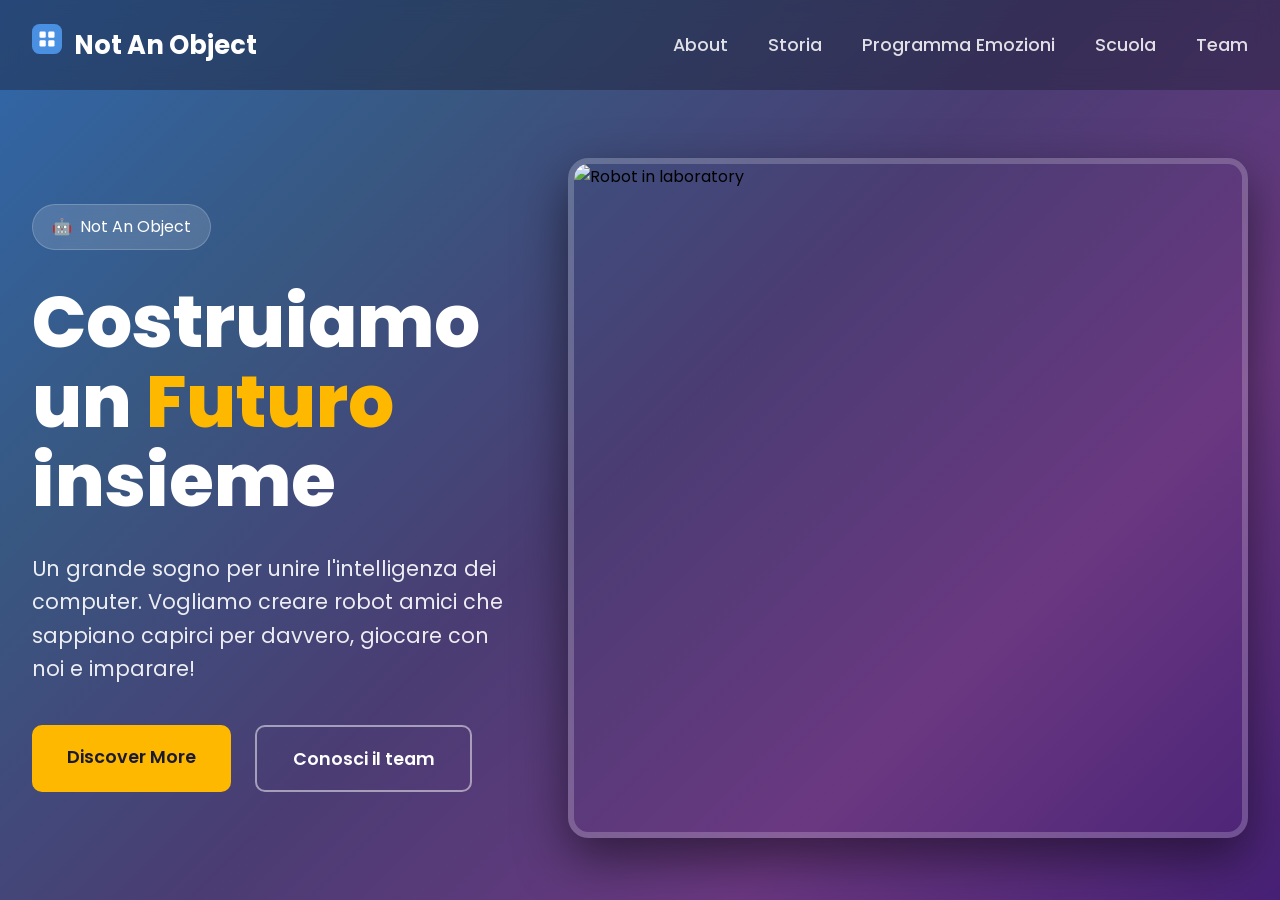
==== index.html @ 625d5eea "Modifiche varie" ====
<!DOCTYPE html>
<html lang="it">
<head>
    <meta charset="UTF-8">
    <meta name="viewport" content="width=device-width, initial-scale=1.0">
    <title>Not An Object - Building the Future of Robotics</title>
    <link rel="stylesheet" href="style.css">
    <link href="https://fonts.googleapis.com/css2?family=Poppins:wght@400;500;600;700;800&display=swap" rel="stylesheet">
</head>
<body>
    <nav class="navbar">
        <div class="nav-container">
            <div class="logo">
                <div class="logo-icon">
                    <svg width="30" height="30" viewBox="0 0 24 24" fill="none">
                        <rect width="24" height="24" rx="6" fill="#4A90E2"/>
                        <rect x="6" y="6" width="5" height="5" rx="1" fill="white"/>
                        <rect x="13" y="6" width="5" height="5" rx="1" fill="white"/>
                        <rect x="6" y="13" width="5" height="5" rx="1" fill="white"/>
                        <rect x="13" y="13" width="5" height="5" rx="1" fill="white"/>
                    </svg>
                </div>
                <span>Not An Object</span>
            </div>
            <ul class="nav-links">
                <li><a href="index.html">About</a></li>
                <li><a href="storia.html">Storia</a></li>
                <li><a href="emozioni.html">Programma Emozioni</a></li>
                <li><a href="school.html">Scuola</a></li>
                <li><a href="team.html">Team</a></li>
            </ul>
        </div>
    </nav>
    

    <section class="hero">
        <div class="hero-background"></div>
        <div class="hero-content">
            <div class="hero-text">
                <span class="badge">
                    <span class="badge-icon">🤖</span>
                    Not An Object
                </span>
                <h1>Costruiamo un <span class="highlight">Futuro</span> insieme</h1>
                <p>Un grande sogno per unire l'intelligenza dei computer. Vogliamo creare robot amici che sappiano capirci per davvero, giocare con noi e imparare!</p>
                <div class="hero-buttons">
                    <a href="#discover" class="btn btn-primary">Discover More</a>
                    <a href="team.html" class="btn btn-secondary">Conosci il team</a>
                </div>
            </div>
            <div class="hero-image">
                <div class="image-frame">
                    <img src="media/FotoNao.png" alt="Robot in laboratory">
                </div>
            </div>
        </div>
    </section>

</body>
</html>
---- style.css ----
/* --- Reset & Base --- */
* {
    margin: 0;
    padding: 0;
    box-sizing: border-box;
}

html {
    scroll-behavior: smooth;
}


body {
    font-family: 'Poppins', sans-serif;
    overflow-x: hidden;
    background-color: #1a1a2e;
    line-height: 1.6;
}

/* --- Navigation --- */
.navbar {
    position: fixed;
    top: 0;
    left: 0;
    right: 0;
    z-index: 1000;
    padding: 1.5rem 2rem;
    background: rgba(26, 26, 46, 0.4);
    backdrop-filter: blur(10px);
}

.nav-container {
    max-width: 1400px;
    margin: 0 auto;
    display: flex;
    justify-content: space-between;
    align-items: center;
}

.logo {
    display: flex;
    align-items: center;
    gap: 0.75rem;
    color: white;
    font-weight: 700;
    font-size: 1.6rem;
}

.nav-links {
    display: flex;
    list-style: none;
    gap: 2.5rem;
}

.nav-links a {
    color: rgba(255, 255, 255, 0.85);
    text-decoration: none;
    font-size: 1.1rem;
    font-weight: 500;
    transition: color 0.3s ease;
}

.nav-links a:hover {
    color: white;
}

/* --- Hero Section --- */
.hero {
    min-height: 100vh;
    position: relative;
    display: flex;
    align-items: center;
    justify-content: center;
    overflow: hidden;
}

.hero-background {
    position: absolute;
    top: 0;
    left: 0;
    right: 0;
    bottom: 0;
    background: linear-gradient(135deg, 
        rgba(64, 156, 255, 0.6) 0%, 
        rgba(100, 180, 255, 0.4) 25%,
        rgba(147, 112, 219, 0.4) 50%,
        rgba(186, 85, 211, 0.5) 75%,
        rgba(138, 43, 226, 0.4) 100%
    );
}

.hero-content {
    position: relative;
    z-index: 10;
    max-width: 1400px;
    width: 100%;
    margin: 0 auto;
    padding: 8rem 2rem 2rem;
    display: grid;
    grid-template-columns: 1.2fr 0.8fr;
    gap: 4rem;
    align-items: center;
}

.hero-text {
    color: white;
}

.badge {
    display: inline-flex;
    align-items: center;
    gap: 0.5rem;
    background: rgba(255, 255, 255, 0.15);
    backdrop-filter: blur(10px);
    padding: 0.6rem 1.2rem;
    border-radius: 50px;
    font-size: 1rem;
    margin-bottom: 2rem;
    border: 1px solid rgba(255, 255, 255, 0.2);
}

.hero-text h1 {
    font-size: 4.5rem;
    font-weight: 800;
    line-height: 1.1;
    margin-bottom: 2rem;
}

.highlight {
    color: #FFB800; /* Giallo Hero */
}

.hero-text p {
    font-size: 1.3rem;
    color: rgba(255, 255, 255, 0.9);
    margin-bottom: 2.5rem;
    max-width: 650px;
}

.hero-buttons {
    display: flex;
    gap: 1.5rem;
}

.btn {
    padding: 1.1rem 2.2rem;
    border-radius: 10px;
    font-size: 1.1rem;
    font-weight: 600;
    text-decoration: none;
    transition: all 0.3s ease;
    cursor: pointer;
    border: none;
}

.btn-primary {
    background: #FFB800;
    color: #1a1a2e;
}

.btn-primary:hover {
    transform: translateY(-3px);
    box-shadow: 0 10px 30px rgba(255, 184, 0, 0.4);
}

.btn-secondary {
    background: transparent;
    color: white;
    border: 2px solid rgba(255, 255, 255, 0.5);
}

.btn-secondary:hover {
    background: rgba(255, 255, 255, 0.1);
    transform: translateY(-3px);
}

/* --- Team Section --- */
.team-section {
    padding: 100px 20px;
    background-color: #f4f7f6; /* Sfondo chiaro per pulizia */
    color: #333;
}

.team-container {
    max-width: 1300px;
    margin: 0 auto;
}

.team-header {
    text-align: center;
    margin-bottom: 60px;
}

.team-header h1 {
    font-size: 3.5rem;
    font-weight: 800;
    color: #1a1a2e;
}

.team-header .highlight {
    color: #4a148c; /* Viola per sezione Team */
}

/* Griglia Team Ordinata */
.team-grid {
    display: flex;
    flex-wrap: wrap;
    justify-content: center; /* Centra gli elementi dell'ultima riga */
    gap: 30px;
    width: 100%;
}

.team-card {
    background-color: #ffffff;
    padding: 40px 25px;
    border-radius: 20px;
    /* 4 colonne per riga meno il gap */
    width: calc(25% - 30px); 
    min-width: 280px; 
    display: flex;
    flex-direction: column;
    align-items: center;
    text-align: center;
    box-shadow: 0 10px 30px rgba(0,0,0,0.05);
    transition: transform 0.3s ease, box-shadow 0.3s ease;
}

.team-card:hover {
    transform: translateY(-10px);
    box-shadow: 0 20px 40px rgba(0,0,0,0.1);
}

/* Avatar Boxes */
.avatar-box {
    width: 90px;
    height: 90px;
    border-radius: 18px;
    display: flex;
    justify-content: center;
    align-items: center;
    font-size: 30px;
    font-weight: 700;
    color: #fff;
    margin-bottom: 25px;
}

/* --- Sezione Foto Lavoro (Stile Avatar) --- */
.team-working-section {
    padding: 80px 20px;
    background-color: #f4f7f6; 
}

.working-grid {
    display: flex;
    flex-wrap: wrap;
    justify-content: center;
    gap: 30px; /* Ridotto per coerenza con team-grid */
    margin-top: 50px;
}

.work-card {
    background-color: #ffffff; 
    padding: 25px; 
    border-radius: 20px;
    width: calc(33.33% - 30px); 
    min-width: 400px; 
    display: flex;
    flex-direction: column;
    align-items: center;
    box-shadow: 0 10px 30px rgba(0,0,0,0.05); 
}

.work-image-box {
    width: 100%;
    height: 250px; 
    border-radius: 18px; 
    padding: 6px; 
    display: flex;
    justify-content: center;
    align-items: center;
    margin-bottom: 20px;
}

.work-image-box img {
    width: 100%;
    height: 100%;
    object-fit: cover;
    border-radius: 12px;
}

.work-info h4 {
    font-size: 1.3rem;
    color: #1a1a2e;
    font-weight: 700;
    margin-bottom: 5px;
}

.work-info p {
    font-size: 1rem;
    color: #666;
    margin-bottom: 0;
}

/* Gradienti */
.purple-gradient { background: linear-gradient(135deg, #7b1fa2, #4a148c); }
.blue-gradient { background: linear-gradient(135deg, #1976d2, #0d47a1); }
.orange-gradient { background: linear-gradient(135deg, #f57c00, #e65100); }
.teal-gradient { background: linear-gradient(135deg, #00796b, #004d40); }

.member-info h3 {
    font-size: 1.25rem;
    font-weight: 700;
    margin-bottom: 8px;
    color: #1a1a2e;
}

.member-info p {
    font-size: 0.95rem;
    color: #666;
    margin-bottom: 20px;
}

.social-icons {
    display: flex;
    gap: 15px;
    color: #ccc;
    font-size: 1.1rem;
}

/* --- Responsività --- */
@media (max-width: 1200px) {
    .team-card { width: calc(33.33% - 30px); } /* 3 per riga su schermi medi */
}

@media (max-width: 900px) {
    .hero-content {
        grid-template-columns: 1fr;
        text-align: center;
    }
    .hero-text h1 { font-size: 3rem; }
    .hero-buttons { justify-content: center; }
    .team-card { width: calc(50% - 30px); } /* 2 per riga su tablet */
}

@media (max-width: 600px) {
    .team-card { width: 100%; } /* 1 per riga su mobile */
    .hero-text h1 { font-size: 2.2rem; }
}

/* Sezione Hero Image - Versione Tonda e Piccola */
.hero-image {
    display: flex;
    justify-content: center;
    align-items: center;
}

.image-frame {
    /* Dimensioni ridotte e uguali per fare un cerchio */
    width: 680px; 
    height: 680px;
    
    /* Trasformazione in cerchio */
    border-radius: 3%;
    overflow: hidden;
    
    /* Stile estetico */
    border: 6px solid rgba(255, 255, 255, 0.2); /* Bordino semitrasparente */
    box-shadow: 0 20px 50px rgba(0, 0, 0, 0.5); /* Ombra profonda per dare risalto */
    
    /* Layout interno */
    display: flex;
    justify-content: center;
    align-items:center;
    position: relative;
    z-index: 5;
}

.image-frame img {
    width: 100%;
    height: 100%;
    /* Fondamentale: mantiene le proporzioni ritagliando i bordi in eccesso */
    object-fit: cover; 
    /* Se Nao sembra troppo basso o alto nel cerchio, usa object-position */
    object-position: center; 
    
    transition: transform 0.5s cubic-bezier(0.175, 0.885, 0.32, 1.275);
}

/* Effetto al passaggio del mouse */
.image-frame:hover img {
    transform: scale(1.1); /* Zoom leggero e fluido */
}

/* --- Footer --- */
footer {
    background: #0f0f1e;
    color: rgba(255, 255, 255, 0.6);
    text-align: center;
    padding: 2.5rem;
    font-size: 0.95rem;
}

footer span { color: #FFB800; font-weight: 600; }
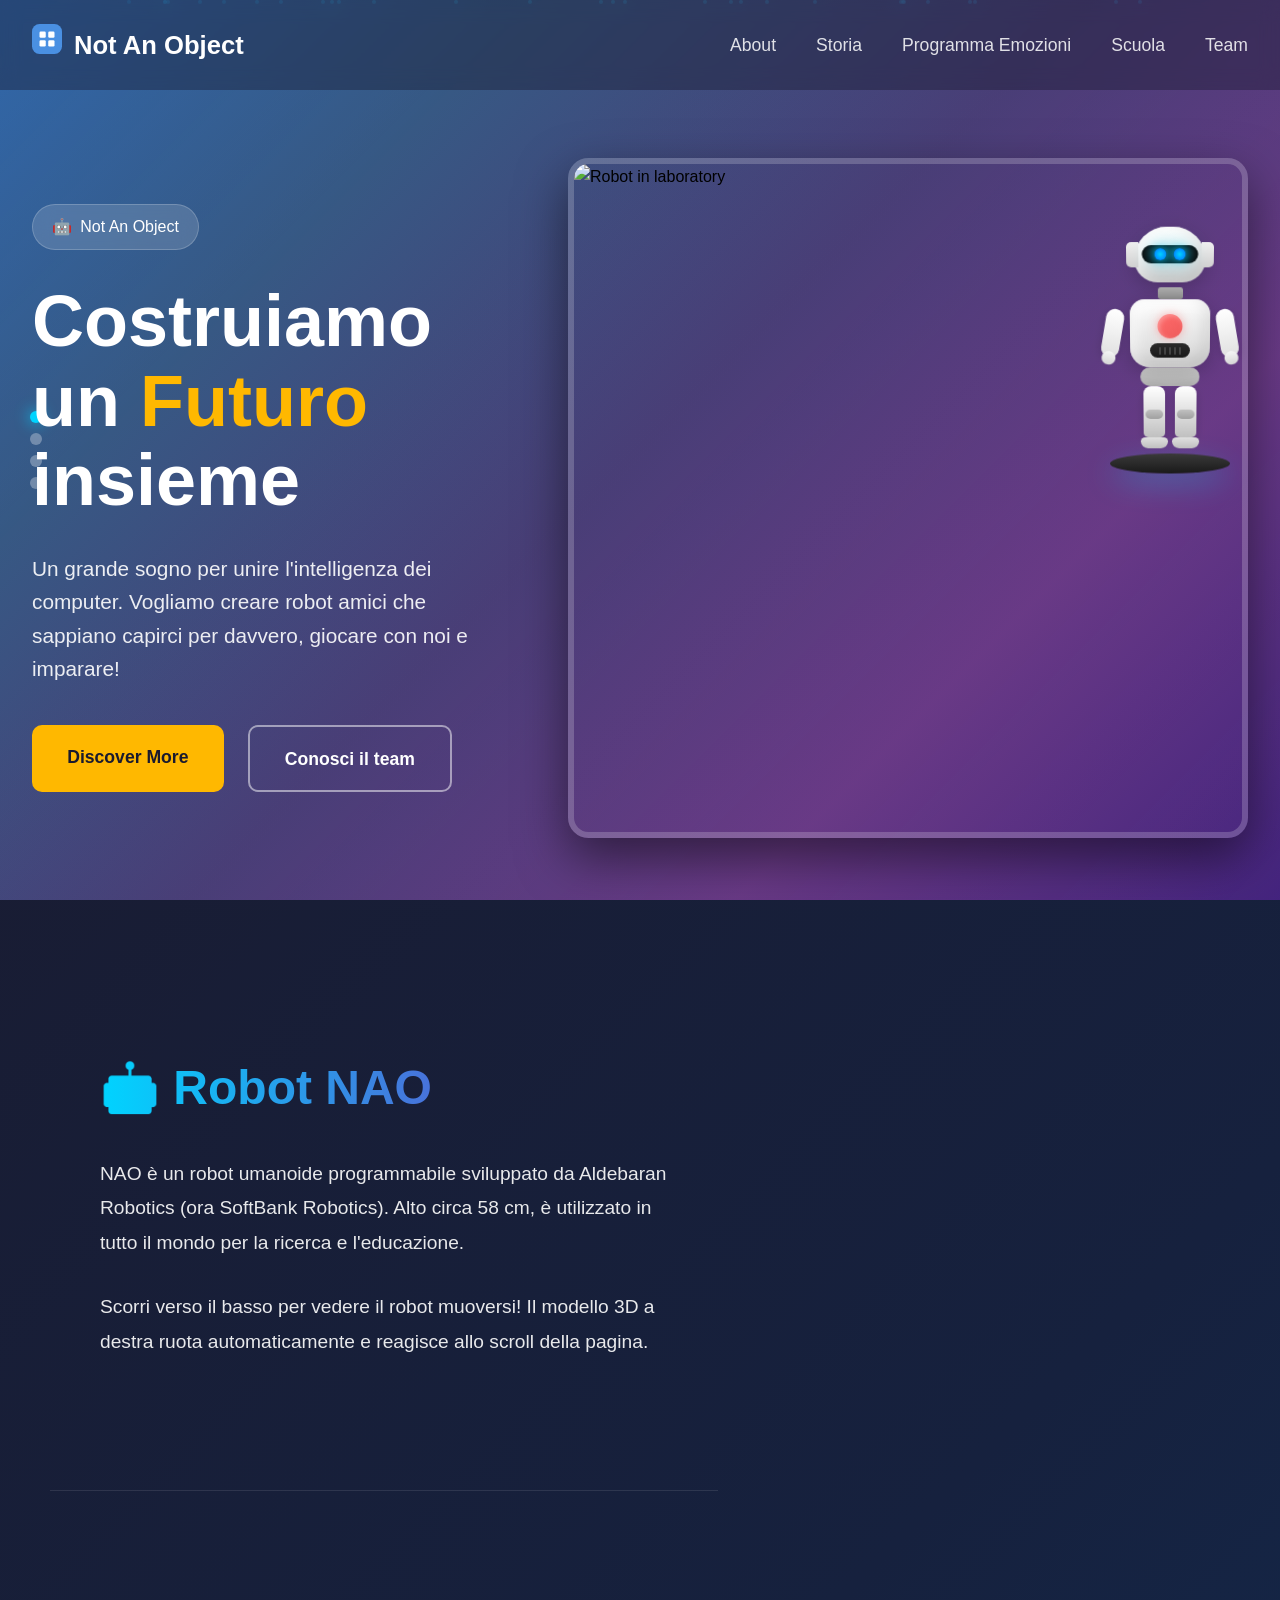
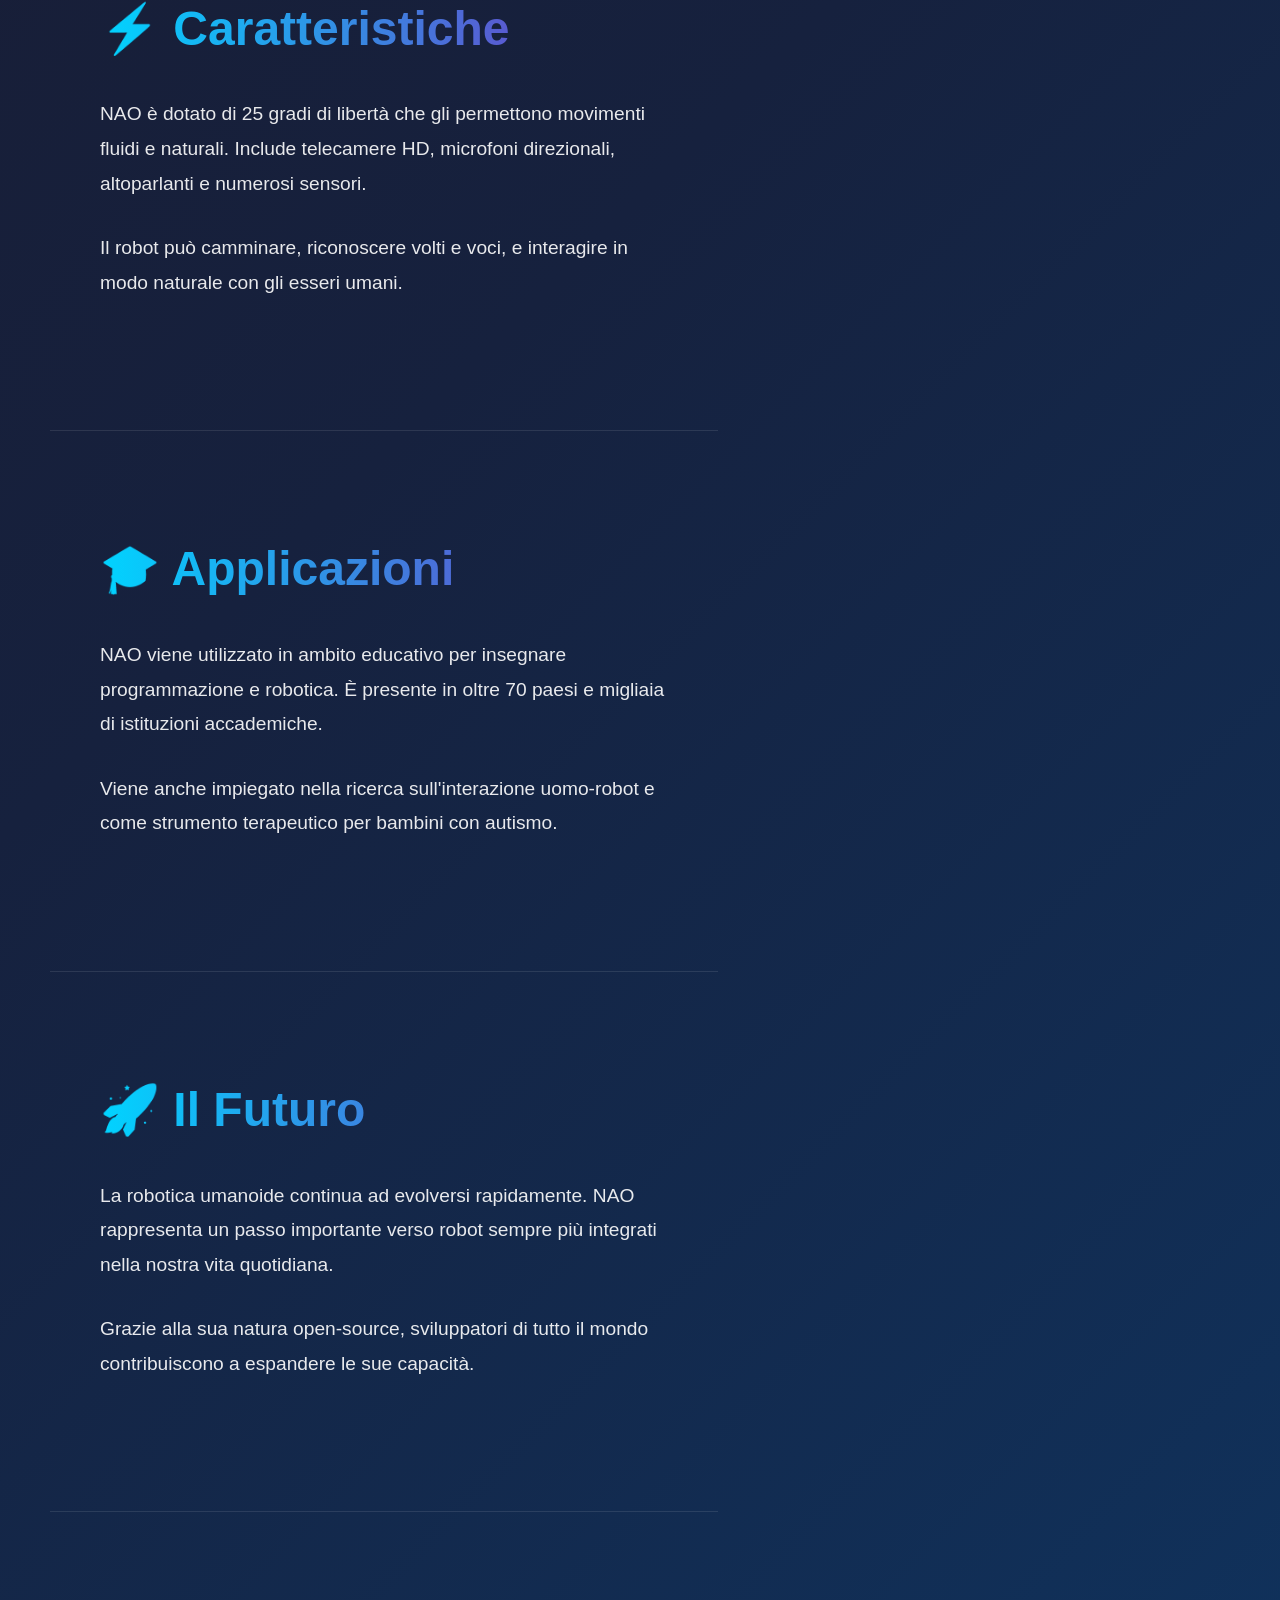
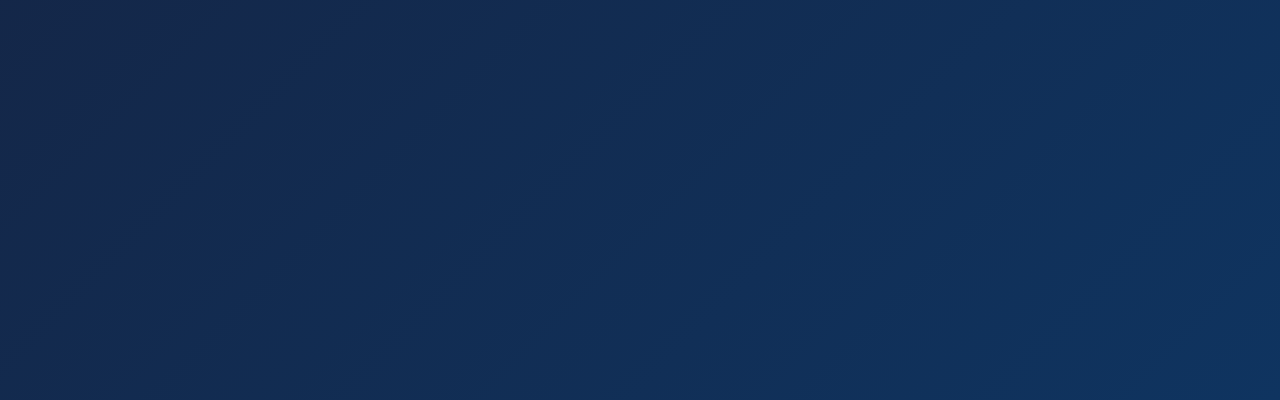
==== commit 4ed5c658: "Robot bi bi" ====
--- a/index.html
+++ b/index.html
@@ -56,5 +56,91 @@
         </div>
     </section>
 
+    <div class="particles" id="particles"></div>
+
+    <div class="scroll-indicator">
+        <div class="scroll-dot active" data-section="0"></div>
+        <div class="scroll-dot" data-section="1"></div>
+        <div class="scroll-dot" data-section="2"></div>
+        <div class="scroll-dot" data-section="3"></div>
+    </div>
+
+    <div class="content">
+        <section class="section">
+            <h1>🤖 Robot NAO</h1>
+            <p>NAO è un robot umanoide programmabile sviluppato da Aldebaran Robotics (ora SoftBank Robotics). Alto circa 58 cm, è utilizzato in tutto il mondo per la ricerca e l'educazione.</p>
+            <p>Scorri verso il basso per vedere il robot muoversi! Il modello 3D a destra ruota automaticamente e reagisce allo scroll della pagina.</p>
+        </section>
+
+        <section class="section">
+            <h1>⚡ Caratteristiche</h1>
+            <p>NAO è dotato di 25 gradi di libertà che gli permettono movimenti fluidi e naturali. Include telecamere HD, microfoni direzionali, altoparlanti e numerosi sensori.</p>
+            <p>Il robot può camminare, riconoscere volti e voci, e interagire in modo naturale con gli esseri umani.</p>
+        </section>
+
+        <section class="section">
+            <h1>🎓 Applicazioni</h1>
+            <p>NAO viene utilizzato in ambito educativo per insegnare programmazione e robotica. È presente in oltre 70 paesi e migliaia di istituzioni accademiche.</p>
+            <p>Viene anche impiegato nella ricerca sull'interazione uomo-robot e come strumento terapeutico per bambini con autismo.</p>
+        </section>
+
+        <section class="section">
+            <h1>🚀 Il Futuro</h1>
+            <p>La robotica umanoide continua ad evolversi rapidamente. NAO rappresenta un passo importante verso robot sempre più integrati nella nostra vita quotidiana.</p>
+            <p>Grazie alla sua natura open-source, sviluppatori di tutto il mondo contribuiscono a espandere le sue capacità.</p>
+        </section>
+    </div>
+
+    <div class="robot-container" id="robotContainer">
+        <div class="nao-robot" id="naoRobot">
+            <div class="head">
+                <div class="ear left"></div>
+                <div class="ear right"></div>
+                <div class="visor">
+                    <div class="eye"></div>
+                    <div class="eye"></div>
+                </div>
+            </div>
+            
+            <div class="neck"></div>
+            
+            <div class="torso">
+                <div class="chest-button"></div>
+                <div class="speaker">
+                    <div class="speaker-line"></div>
+                    <div class="speaker-line"></div>
+                    <div class="speaker-line"></div>
+                    <div class="speaker-line"></div>
+                    <div class="speaker-line"></div>
+                </div>
+                <div class="arms">
+                    <div class="arm left">
+                        <div class="hand"></div>
+                    </div>
+                    <div class="arm right">
+                        <div class="hand"></div>
+                    </div>
+                </div>
+            </div>
+            
+            <div class="hips"></div>
+            
+            <div class="legs">
+                <div class="leg">
+                    <div class="knee"></div>
+                    <div class="foot"></div>
+                </div>
+                <div class="leg">
+                    <div class="knee"></div>
+                    <div class="foot"></div>
+                </div>
+            </div>
+        </div>
+        
+        <div class="platform"></div>
+    </div>
+
+    <script src="script.js"></script>
+
 </body>
 </html>
--- a/style.css
+++ b/style.css
@@ -401,3 +401,363 @@
 }
 
 footer span { color: #FFB800; font-weight: 600; }
+
+* {
+    margin: 0;
+    padding: 0;
+    box-sizing: border-box;
+}
+
+body {
+    min-height: 400vh;
+    background: linear-gradient(135deg, #1a1a2e 0%, #16213e 50%, #0f3460 100%);
+    font-family: 'Segoe UI', sans-serif;
+    overflow-x: hidden;
+}
+
+.content {
+    max-width: 60%;
+    padding: 50px;
+    color: #fff;
+}
+
+.content h1 {
+    font-size: 3rem;
+    margin-bottom: 30px;
+    background: linear-gradient(90deg, #00d4ff, #7b2cbf);
+    -webkit-background-clip: text;
+    -webkit-text-fill-color: transparent;
+}
+
+.content p {
+    font-size: 1.2rem;
+    line-height: 1.8;
+    margin-bottom: 30px;
+    opacity: 0.9;
+}
+
+.section {
+    padding: 100px 50px;
+    border-bottom: 1px solid rgba(255,255,255,0.1);
+}
+
+/* Container Robot */
+.robot-container {
+    position: fixed;
+    right: 50px;
+    top: 50%;
+    transform: translateY(-50%);
+    perspective: 1000px;
+    z-index: 1000;
+}
+
+/* Piattaforma */
+.platform {
+    width: 120px;
+    height: 20px;
+    background: linear-gradient(180deg, #3a3a3a, #1a1a1a);
+    border-radius: 50%;
+    margin-top: 10px;
+    box-shadow: 0 10px 30px rgba(0, 212, 255, 0.3);
+    animation: platformGlow 2s ease-in-out infinite;
+}
+
+@keyframes platformGlow {
+    0%, 100% { box-shadow: 0 10px 30px rgba(0, 212, 255, 0.3); }
+    50% { box-shadow: 0 10px 50px rgba(0, 212, 255, 0.6); }
+}
+
+/* Robot NAO */
+.nao-robot {
+    animation: rotate3D 8s linear infinite, float 3s ease-in-out infinite;
+    transform-style: preserve-3d;
+    transition: transform 0.1s ease-out;
+}
+
+@keyframes rotate3D {
+    0% { transform: rotateY(0deg); }
+    100% { transform: rotateY(360deg); }
+}
+
+@keyframes float {
+    0%, 100% { margin-top: 0; }
+    50% { margin-top: -15px; }
+}
+
+/* Testa */
+.head {
+    width: 70px;
+    height: 55px;
+    background: linear-gradient(180deg, #ffffff 0%, #e8e8e8 50%, #d0d0d0 100%);
+    border-radius: 35px 35px 25px 25px;
+    margin: 0 auto 5px;
+    position: relative;
+    box-shadow: 
+        inset -5px -5px 15px rgba(0,0,0,0.1),
+        inset 5px 5px 15px rgba(255,255,255,0.8),
+        0 5px 20px rgba(0,0,0,0.2);
+}
+
+/* Visiera/Occhi */
+.visor {
+    position: absolute;
+    width: 55px;
+    height: 18px;
+    background: linear-gradient(180deg, #1a1a1a, #0a0a0a);
+    border-radius: 20px;
+    top: 18px;
+    left: 50%;
+    transform: translateX(-50%);
+    display: flex;
+    justify-content: space-around;
+    align-items: center;
+    padding: 0 8px;
+    box-shadow: inset 0 2px 5px rgba(0,0,0,0.8);
+}
+
+.eye {
+    width: 12px;
+    height: 12px;
+    background: radial-gradient(circle, #00d4ff, #0066ff);
+    border-radius: 50%;
+    animation: eyeGlow 2s ease-in-out infinite;
+    box-shadow: 0 0 10px #00d4ff, 0 0 20px #00d4ff;
+}
+
+@keyframes eyeGlow {
+    0%, 100% { opacity: 1; box-shadow: 0 0 10px #00d4ff, 0 0 20px #00d4ff; }
+    50% { opacity: 0.7; box-shadow: 0 0 5px #00d4ff, 0 0 10px #00d4ff; }
+}
+
+/* Orecchie/Sensori */
+.ear {
+    position: absolute;
+    width: 12px;
+    height: 25px;
+    background: linear-gradient(180deg, #f0f0f0, #d0d0d0);
+    border-radius: 5px;
+    top: 15px;
+}
+
+.ear.left { left: -8px; border-radius: 5px 0 0 5px; }
+.ear.right { right: -8px; border-radius: 0 5px 5px 0; }
+
+/* Collo */
+.neck {
+    width: 25px;
+    height: 12px;
+    background: linear-gradient(180deg, #c0c0c0, #909090);
+    margin: 0 auto;
+    border-radius: 3px;
+}
+
+/* Torso */
+.torso {
+    width: 80px;
+    height: 70px;
+    background: linear-gradient(180deg, #ffffff 0%, #f0f0f0 30%, #e0e0e0 70%, #d0d0d0 100%);
+    margin: 0 auto;
+    border-radius: 15px 15px 20px 20px;
+    position: relative;
+    box-shadow: 
+        inset -5px -5px 15px rgba(0,0,0,0.1),
+        inset 5px 5px 15px rgba(255,255,255,0.8),
+        0 5px 20px rgba(0,0,0,0.2);
+}
+
+/* Petto - Logo/Pulsante */
+.chest-button {
+    position: absolute;
+    width: 25px;
+    height: 25px;
+    background: linear-gradient(145deg, #ff6b6b, #ee5a5a);
+    border-radius: 50%;
+    top: 15px;
+    left: 50%;
+    transform: translateX(-50%);
+    box-shadow: 
+        0 0 10px rgba(255, 107, 107, 0.5),
+        inset 2px 2px 5px rgba(255,255,255,0.3);
+    animation: chestPulse 1.5s ease-in-out infinite;
+}
+
+@keyframes chestPulse {
+    0%, 100% { box-shadow: 0 0 10px rgba(255, 107, 107, 0.5); }
+    50% { box-shadow: 0 0 20px rgba(255, 107, 107, 0.8); }
+}
+
+/* Speaker torso */
+.speaker {
+    position: absolute;
+    bottom: 10px;
+    left: 50%;
+    transform: translateX(-50%);
+    width: 40px;
+    height: 15px;
+    background: linear-gradient(180deg, #2a2a2a, #1a1a1a);
+    border-radius: 8px;
+    display: flex;
+    justify-content: center;
+    align-items: center;
+    gap: 3px;
+}
+
+.speaker-line {
+    width: 2px;
+    height: 8px;
+    background: #444;
+    border-radius: 1px;
+}
+
+/* Braccia */
+.arms {
+    position: absolute;
+    width: 100%;
+    top: 10px;
+}
+
+.arm {
+    position: absolute;
+    width: 18px;
+    height: 50px;
+    background: linear-gradient(180deg, #ffffff, #e0e0e0);
+    border-radius: 10px;
+    box-shadow: 0 3px 10px rgba(0,0,0,0.15);
+}
+
+.arm.left {
+    left: -22px;
+    transform: rotate(10deg);
+    transform-origin: top center;
+    animation: armSwingLeft 3s ease-in-out infinite;
+}
+
+.arm.right {
+    right: -22px;
+    transform: rotate(-10deg);
+    transform-origin: top center;
+    animation: armSwingRight 3s ease-in-out infinite;
+}
+
+@keyframes armSwingLeft {
+    0%, 100% { transform: rotate(10deg); }
+    50% { transform: rotate(20deg); }
+}
+
+@keyframes armSwingRight {
+    0%, 100% { transform: rotate(-10deg); }
+    50% { transform: rotate(-20deg); }
+}
+
+/* Mani */
+.hand {
+    position: absolute;
+    bottom: -8px;
+    left: 50%;
+    transform: translateX(-50%);
+    width: 14px;
+    height: 14px;
+    background: linear-gradient(180deg, #f5f5f5, #d5d5d5);
+    border-radius: 50%;
+}
+
+/* Anche/Bacino */
+.hips {
+    width: 60px;
+    height: 20px;
+    background: linear-gradient(180deg, #d0d0d0, #b0b0b0);
+    margin: 0 auto;
+    border-radius: 10px;
+}
+
+/* Gambe */
+.legs {
+    display: flex;
+    justify-content: center;
+    gap: 10px;
+}
+
+.leg {
+    width: 22px;
+    height: 55px;
+    background: linear-gradient(180deg, #ffffff, #e0e0e0, #c0c0c0);
+    border-radius: 8px 8px 5px 5px;
+    position: relative;
+    box-shadow: 0 3px 10px rgba(0,0,0,0.15);
+}
+
+/* Ginocchio */
+.knee {
+    position: absolute;
+    width: 18px;
+    height: 10px;
+    background: linear-gradient(180deg, #c0c0c0, #a0a0a0);
+    border-radius: 5px;
+    top: 25px;
+    left: 50%;
+    transform: translateX(-50%);
+}
+
+/* Piedi */
+.foot {
+    position: absolute;
+    bottom: -12px;
+    left: 50%;
+    transform: translateX(-50%);
+    width: 28px;
+    height: 12px;
+    background: linear-gradient(180deg, #e0e0e0, #c0c0c0);
+    border-radius: 5px 5px 8px 8px;
+}
+
+/* Indicatore scroll */
+.scroll-indicator {
+    position: fixed;
+    left: 30px;
+    top: 50%;
+    transform: translateY(-50%);
+    display: flex;
+    flex-direction: column;
+    gap: 10px;
+}
+
+.scroll-dot {
+    width: 12px;
+    height: 12px;
+    background: rgba(255,255,255,0.3);
+    border-radius: 50%;
+    transition: all 0.3s ease;
+}
+
+.scroll-dot.active {
+    background: #00d4ff;
+    box-shadow: 0 0 15px #00d4ff;
+}
+
+/* Particelle di sfondo */
+.particles {
+    position: fixed;
+    top: 0;
+    left: 0;
+    width: 100%;
+    height: 100%;
+    pointer-events: none;
+    overflow: hidden;
+    z-index: -1;
+}
+
+.particle {
+    position: absolute;
+    width: 4px;
+    height: 4px;
+    background: rgba(0, 212, 255, 0.5);
+    border-radius: 50%;
+    animation: particleFloat 15s linear infinite;
+}
+
+@keyframes particleFloat {
+    0% { transform: translateY(100vh) rotate(0deg); opacity: 0; }
+    10% { opacity: 1; }
+    90% { opacity: 1; }
+    100% { transform: translateY(-100vh) rotate(720deg); opacity: 0; }
+}
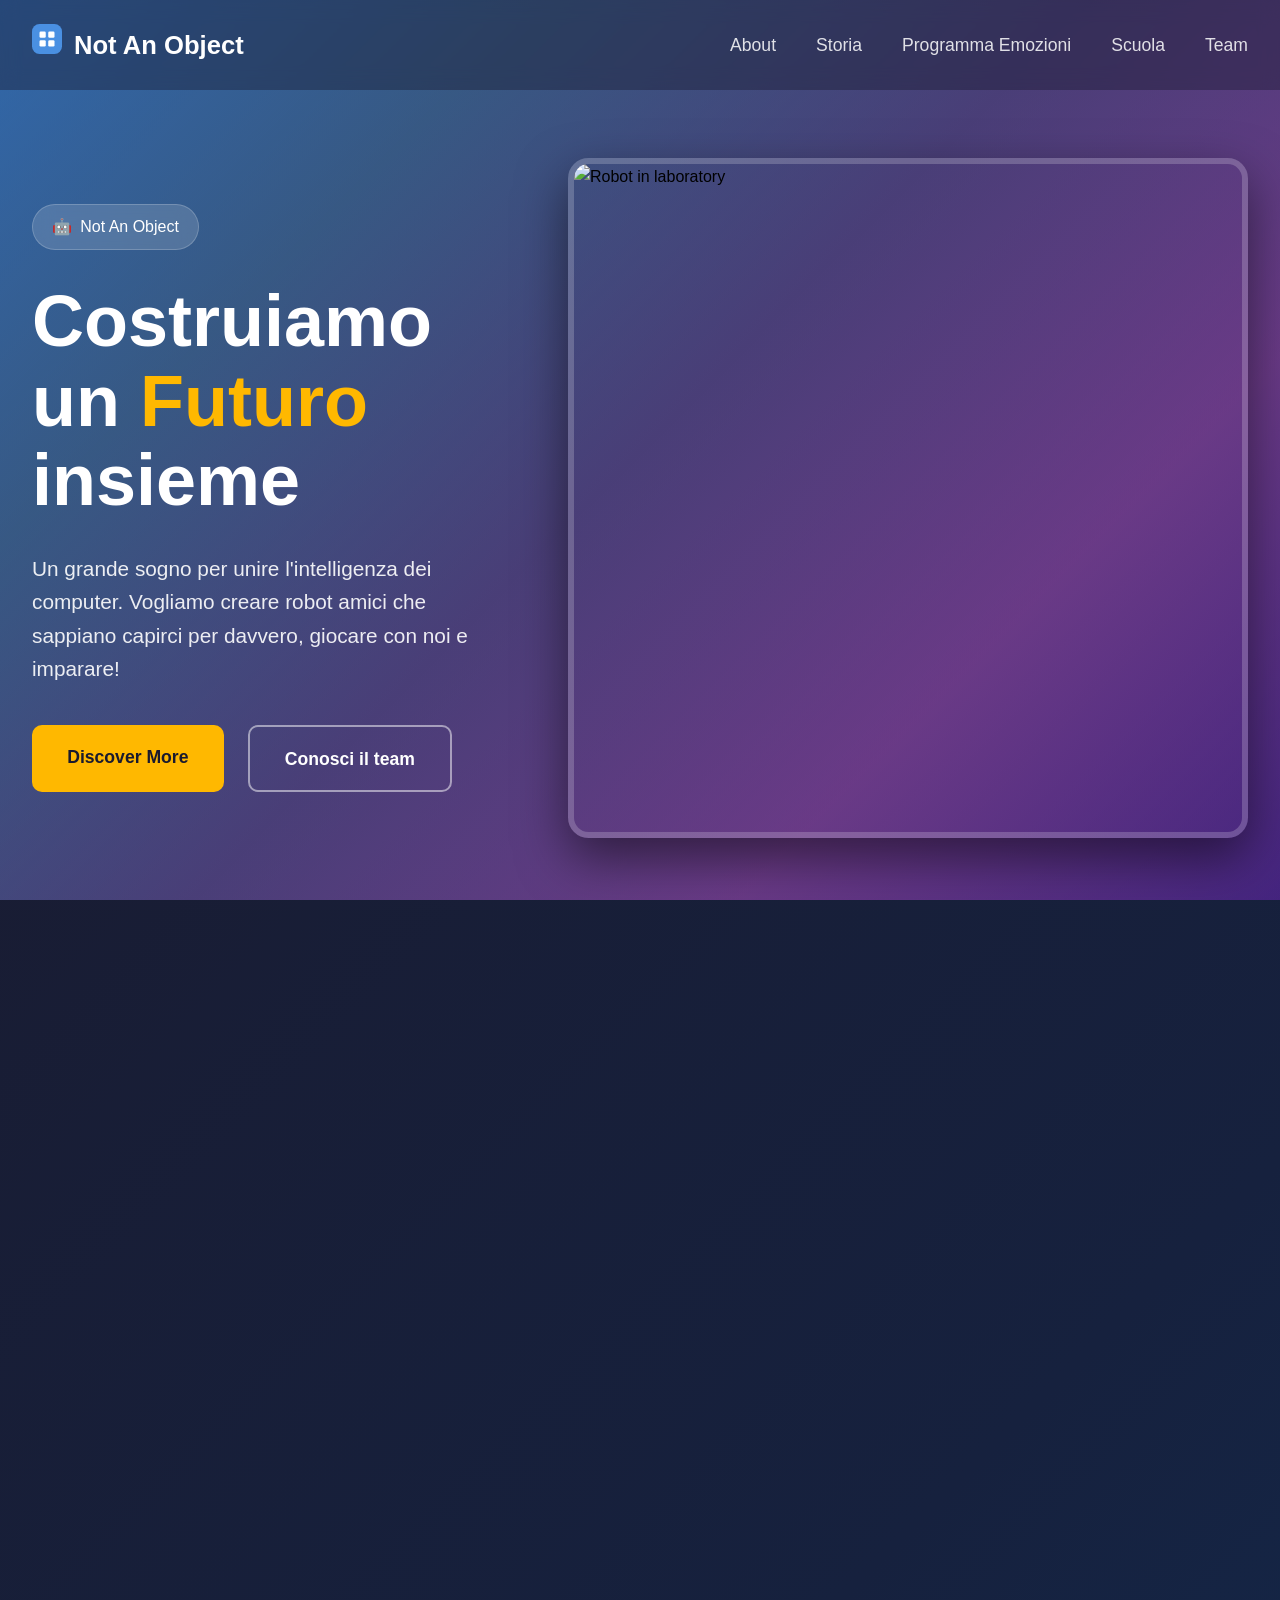
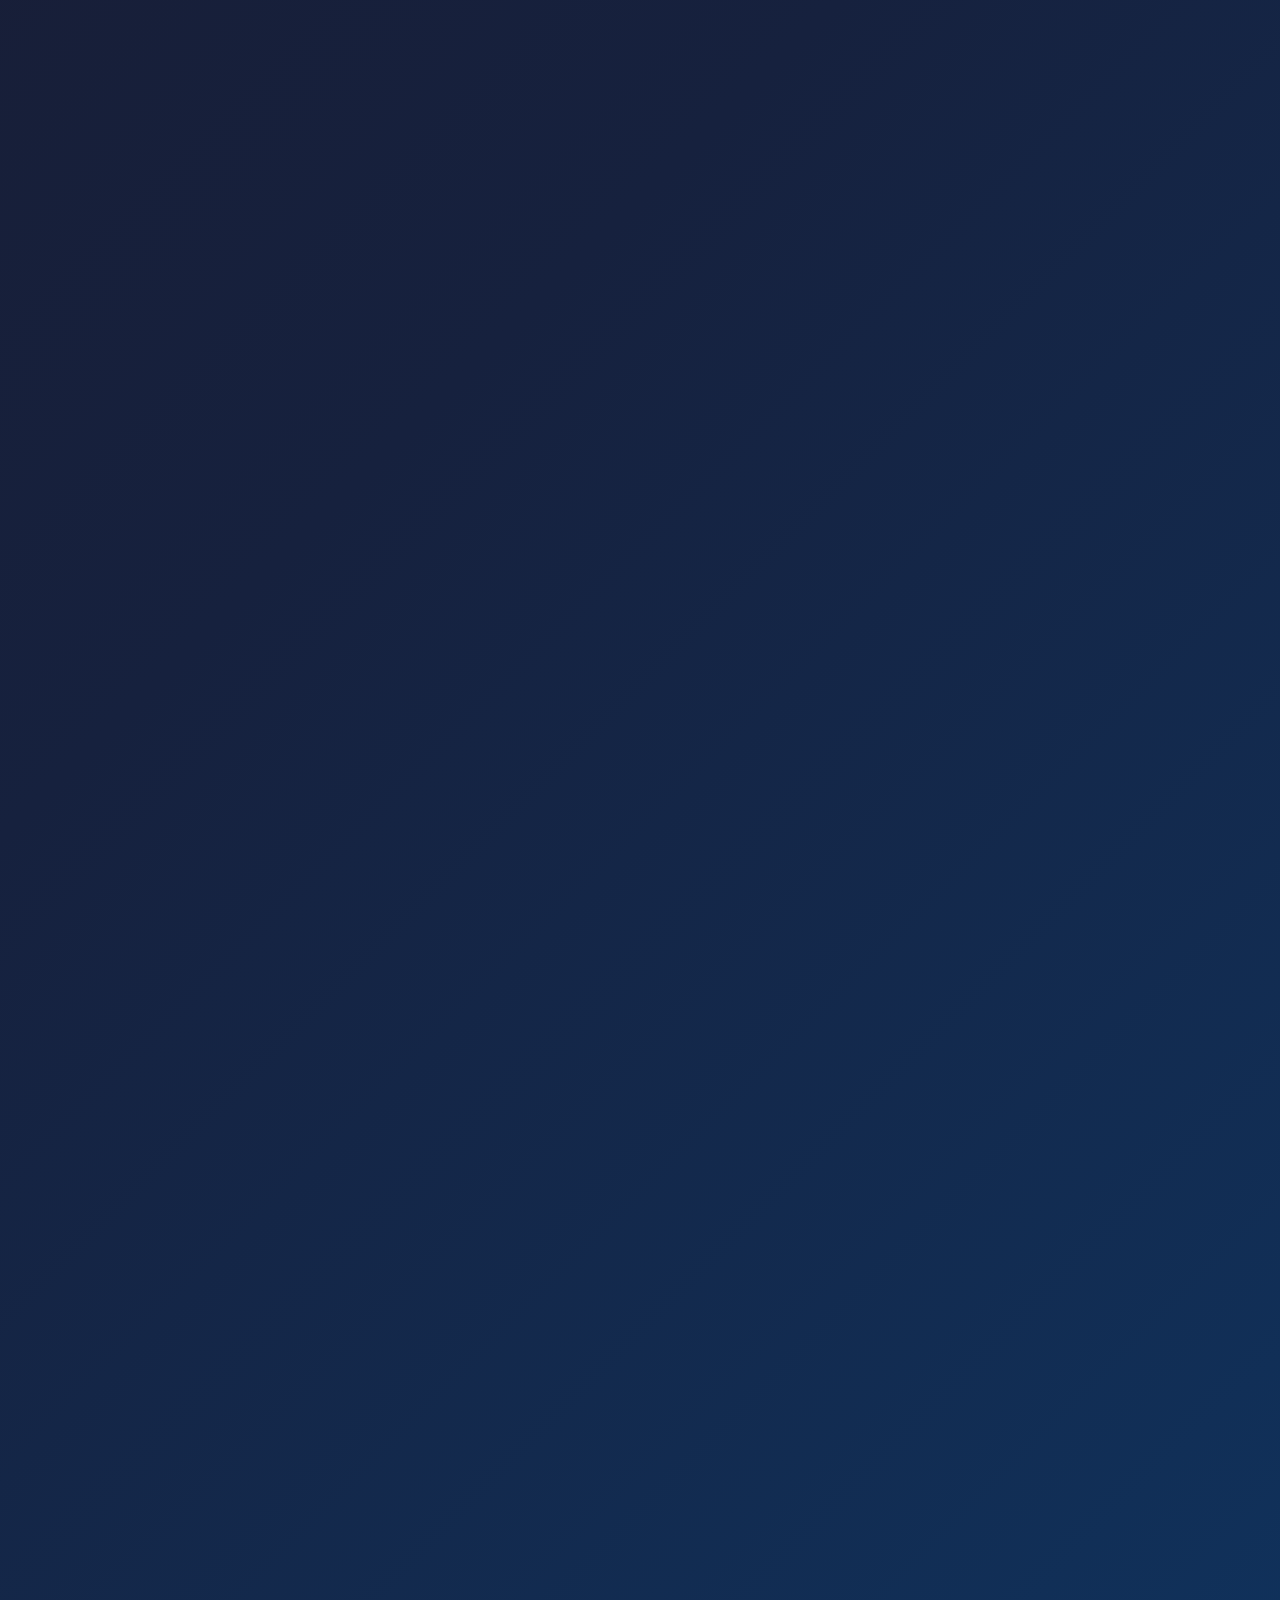
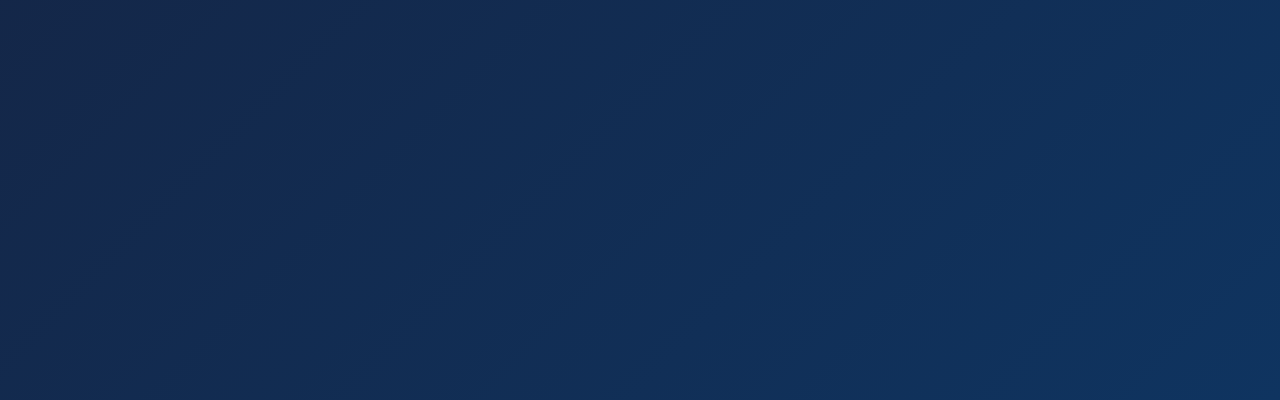
==== commit eaf5b778: "Tolta robot bi bi" ====
--- a/index.html
+++ b/index.html
@@ -56,90 +56,6 @@
         </div>
     </section>
 
-    <div class="particles" id="particles"></div>
-
-    <div class="scroll-indicator">
-        <div class="scroll-dot active" data-section="0"></div>
-        <div class="scroll-dot" data-section="1"></div>
-        <div class="scroll-dot" data-section="2"></div>
-        <div class="scroll-dot" data-section="3"></div>
-    </div>
-
-    <div class="content">
-        <section class="section">
-            <h1>🤖 Robot NAO</h1>
-            <p>NAO è un robot umanoide programmabile sviluppato da Aldebaran Robotics (ora SoftBank Robotics). Alto circa 58 cm, è utilizzato in tutto il mondo per la ricerca e l'educazione.</p>
-            <p>Scorri verso il basso per vedere il robot muoversi! Il modello 3D a destra ruota automaticamente e reagisce allo scroll della pagina.</p>
-        </section>
-
-        <section class="section">
-            <h1>⚡ Caratteristiche</h1>
-            <p>NAO è dotato di 25 gradi di libertà che gli permettono movimenti fluidi e naturali. Include telecamere HD, microfoni direzionali, altoparlanti e numerosi sensori.</p>
-            <p>Il robot può camminare, riconoscere volti e voci, e interagire in modo naturale con gli esseri umani.</p>
-        </section>
-
-        <section class="section">
-            <h1>🎓 Applicazioni</h1>
-            <p>NAO viene utilizzato in ambito educativo per insegnare programmazione e robotica. È presente in oltre 70 paesi e migliaia di istituzioni accademiche.</p>
-            <p>Viene anche impiegato nella ricerca sull'interazione uomo-robot e come strumento terapeutico per bambini con autismo.</p>
-        </section>
-
-        <section class="section">
-            <h1>🚀 Il Futuro</h1>
-            <p>La robotica umanoide continua ad evolversi rapidamente. NAO rappresenta un passo importante verso robot sempre più integrati nella nostra vita quotidiana.</p>
-            <p>Grazie alla sua natura open-source, sviluppatori di tutto il mondo contribuiscono a espandere le sue capacità.</p>
-        </section>
-    </div>
-
-    <div class="robot-container" id="robotContainer">
-        <div class="nao-robot" id="naoRobot">
-            <div class="head">
-                <div class="ear left"></div>
-                <div class="ear right"></div>
-                <div class="visor">
-                    <div class="eye"></div>
-                    <div class="eye"></div>
-                </div>
-            </div>
-            
-            <div class="neck"></div>
-            
-            <div class="torso">
-                <div class="chest-button"></div>
-                <div class="speaker">
-                    <div class="speaker-line"></div>
-                    <div class="speaker-line"></div>
-                    <div class="speaker-line"></div>
-                    <div class="speaker-line"></div>
-                    <div class="speaker-line"></div>
-                </div>
-                <div class="arms">
-                    <div class="arm left">
-                        <div class="hand"></div>
-                    </div>
-                    <div class="arm right">
-                        <div class="hand"></div>
-                    </div>
-                </div>
-            </div>
-            
-            <div class="hips"></div>
-            
-            <div class="legs">
-                <div class="leg">
-                    <div class="knee"></div>
-                    <div class="foot"></div>
-                </div>
-                <div class="leg">
-                    <div class="knee"></div>
-                    <div class="foot"></div>
-                </div>
-            </div>
-        </div>
-        
-        <div class="platform"></div>
-    </div>
-
     <script src="script.js"></script>
 
 </body>
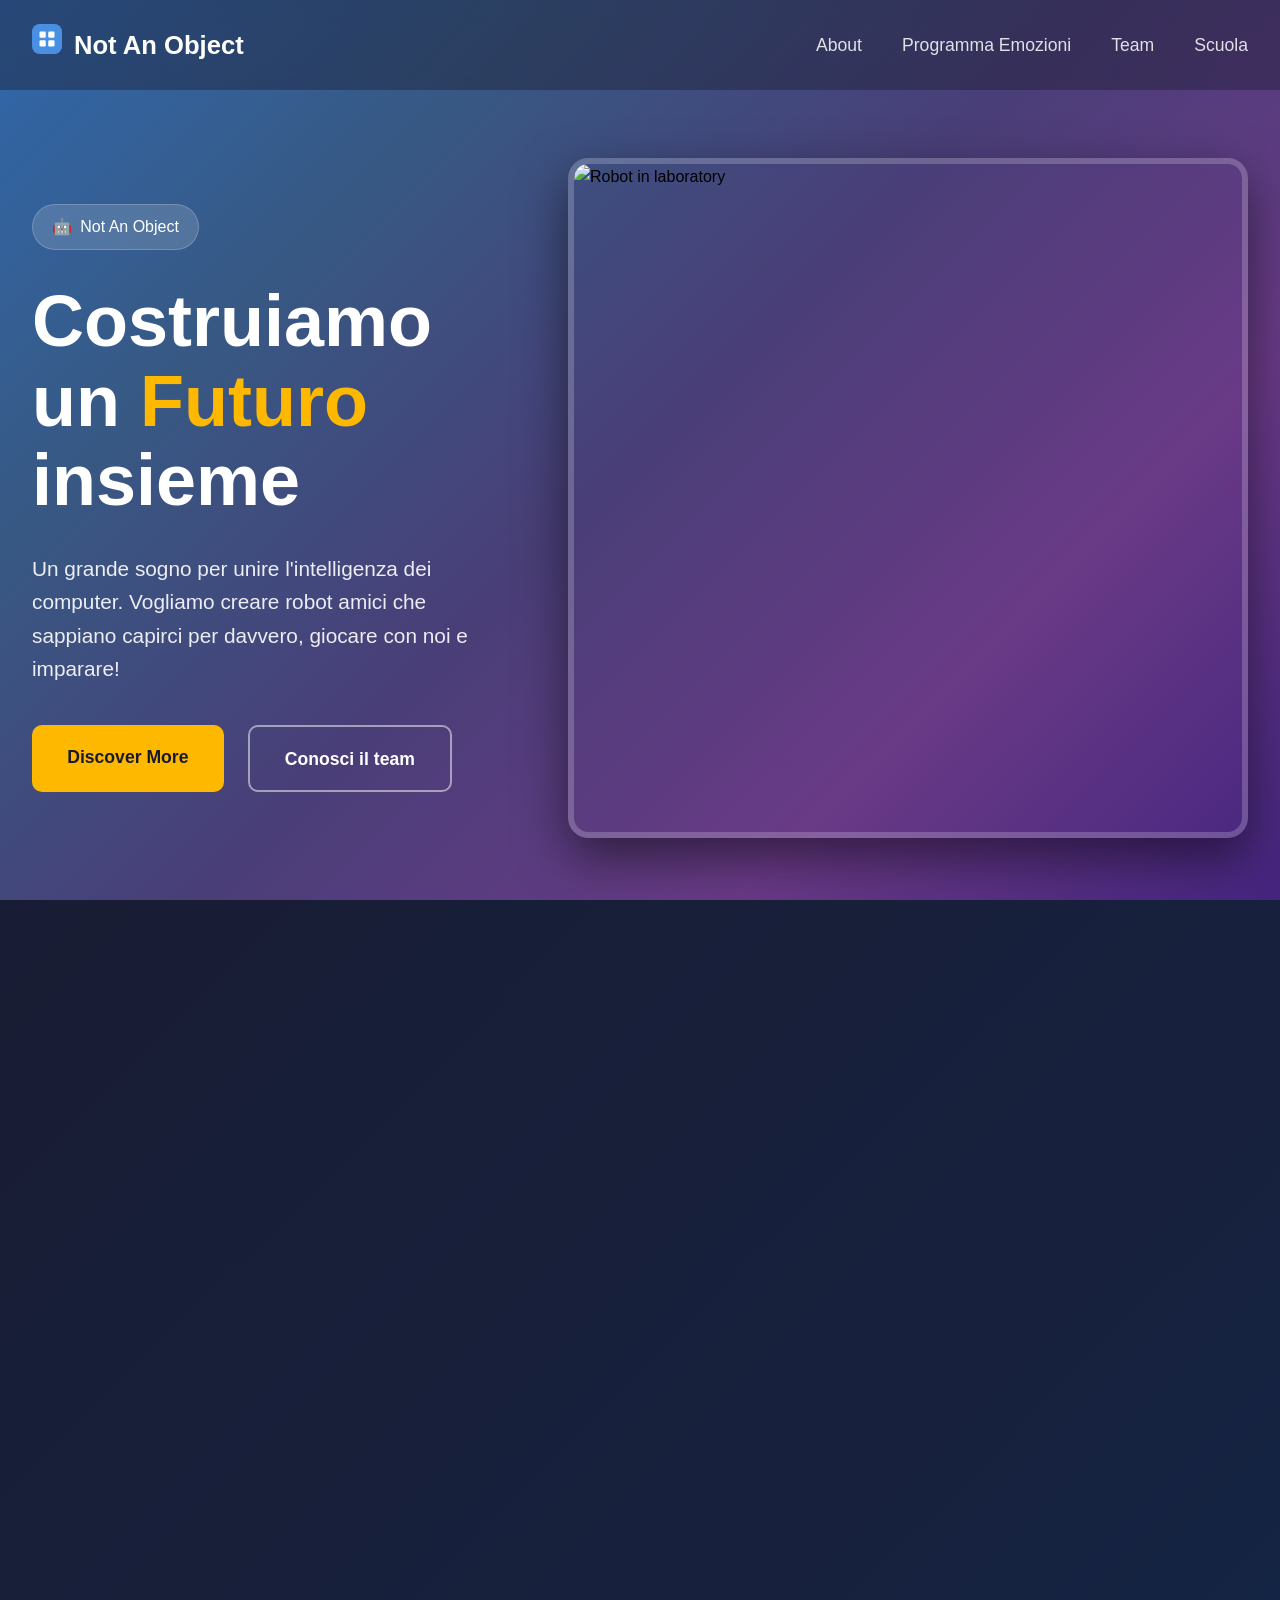
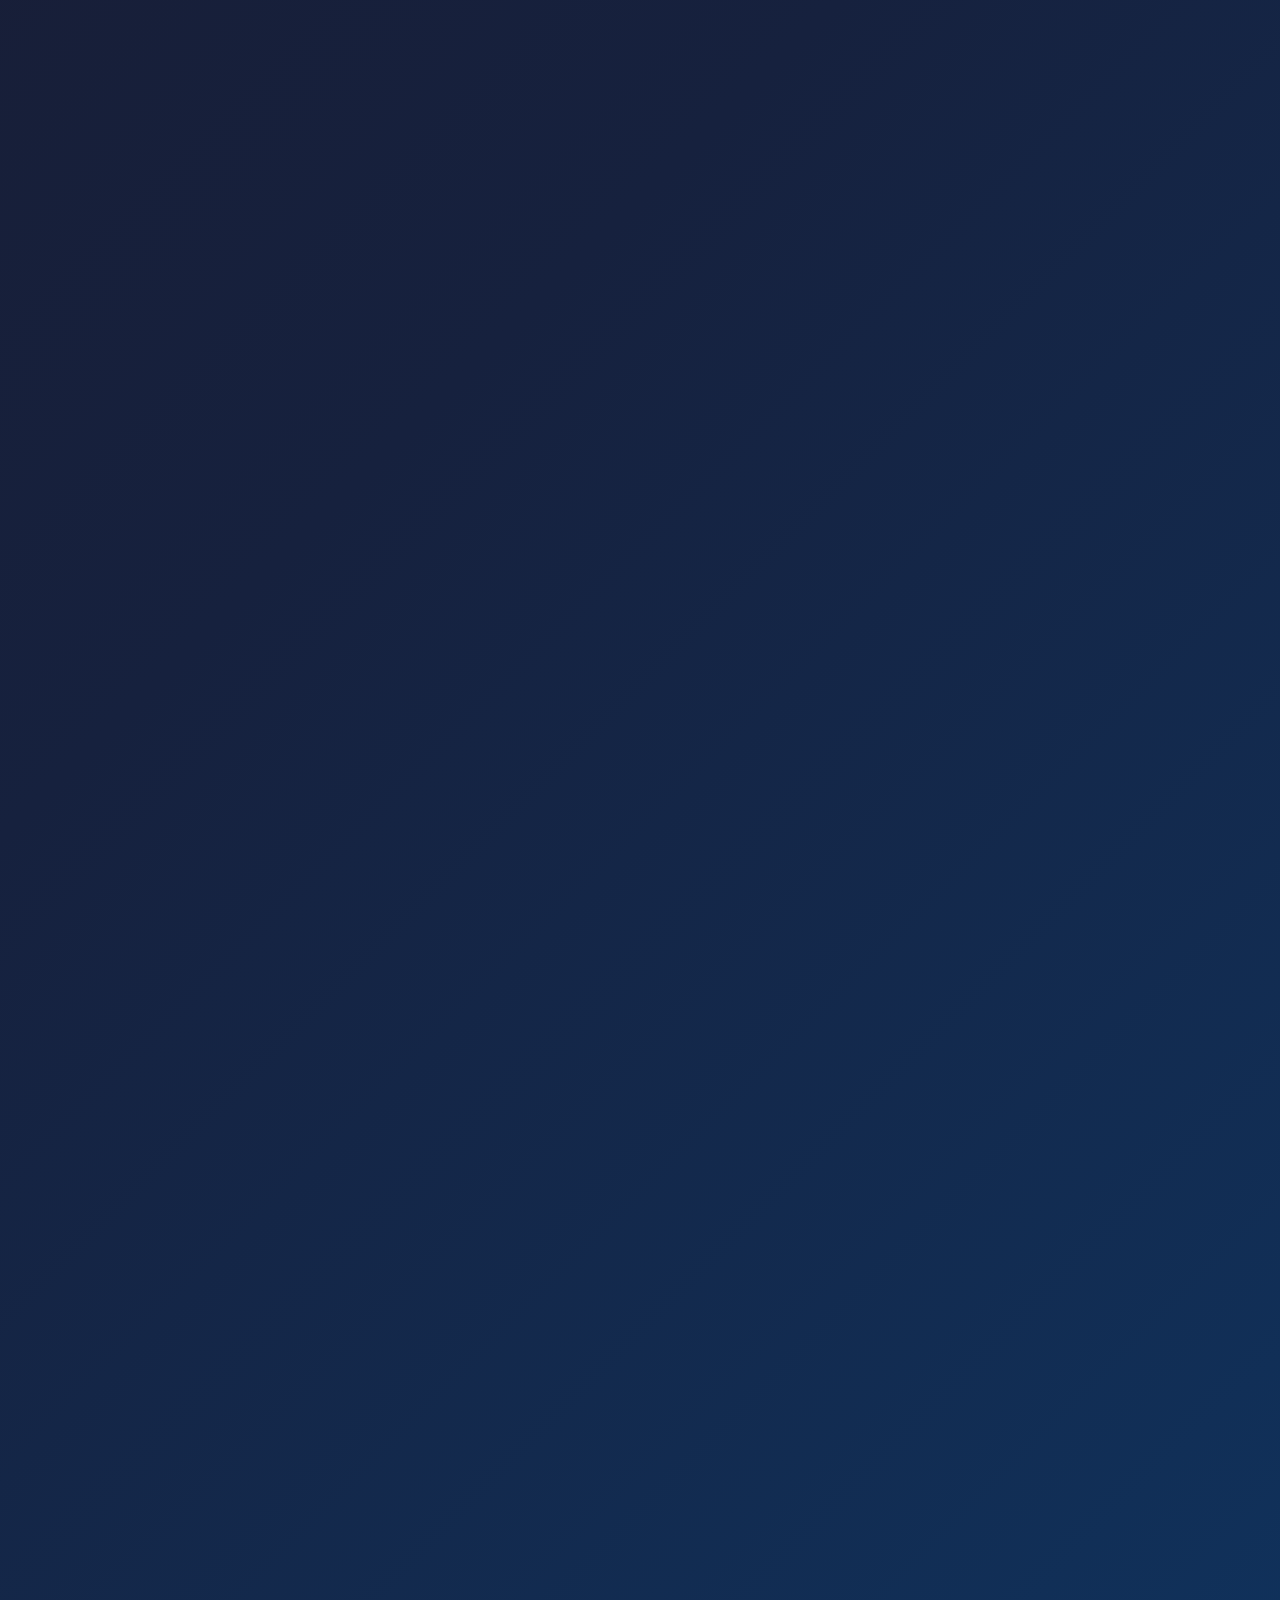
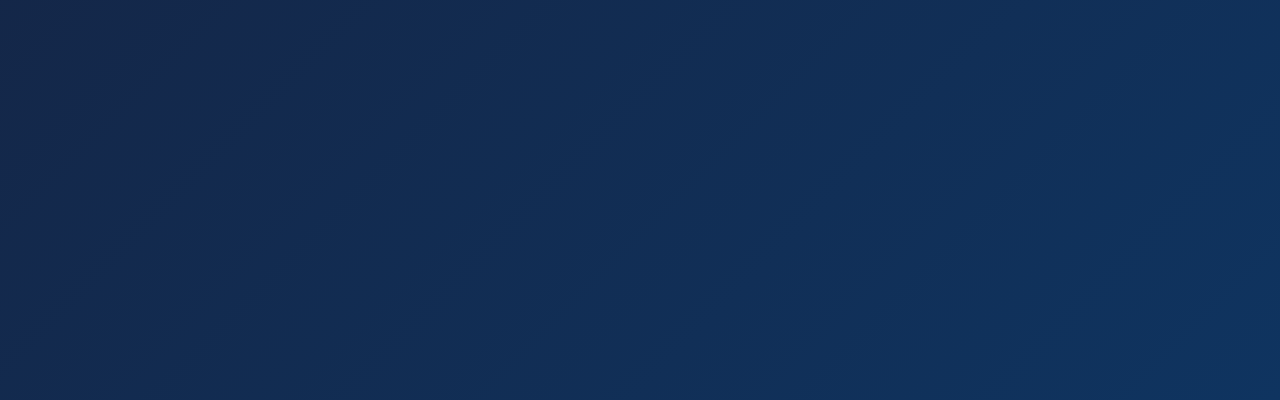
==== commit 2ab362db: "Modifiche varie, Ultimo commit giornata" ====
--- a/index.html
+++ b/index.html
@@ -24,10 +24,9 @@
             </div>
             <ul class="nav-links">
                 <li><a href="index.html">About</a></li>
-                <li><a href="storia.html">Storia</a></li>
                 <li><a href="emozioni.html">Programma Emozioni</a></li>
+                <li><a href="team.html">Team</a></li>
                 <li><a href="school.html">Scuola</a></li>
-                <li><a href="team.html">Team</a></li>
             </ul>
         </div>
     </nav>
--- a/style.css
+++ b/style.css
@@ -649,68 +649,90 @@
     50% { transform: rotate(-20deg); }
 }
 
-/* Mani */
-.hand {
-    position: absolute;
-    bottom: -8px;
-    left: 50%;
-    transform: translateX(-50%);
-    width: 14px;
-    height: 14px;
-    background: linear-gradient(180deg, #f5f5f5, #d5d5d5);
+* {
+    margin: 0;
+    padding: 0;
+    box-sizing: border-box;
+}
+
+body {
+    min-height: 400vh;
+    background: linear-gradient(135deg, #1a1a2e 0%, #16213e 50%, #0f3460 100%);
+    font-family: 'Segoe UI', sans-serif;
+    overflow-x: hidden;
+}
+
+.content {
+    max-width: 60%;
+    padding: 50px;
+    color: #fff;
+}
+
+.content h1 {
+    font-size: 3rem;
+    margin-bottom: 30px;
+    background: linear-gradient(90deg, #00d4ff, #7b2cbf);
+    -webkit-background-clip: text;
+    -webkit-text-fill-color: transparent;
+}
+
+.content p {
+    font-size: 1.2rem;
+    line-height: 1.8;
+    margin-bottom: 30px;
+    opacity: 0.9;
+}
+
+.section {
+    padding: 100px 50px;
+    border-bottom: 1px solid rgba(255,255,255,0.1);
+}
+
+/* Container Robot */
+.robot-container {
+    position: fixed;
+    right: 50px;
+    top: 50%;
+    transform: translateY(-50%);
+    perspective: 1000px;
+    z-index: 1000;
+}
+
+/* Piattaforma originale */
+.platform {
+    width: 120px;
+    height: 20px;
+    background: linear-gradient(180deg, #3a3a3a, #1a1a1a);
     border-radius: 50%;
-}
-
-/* Anche/Bacino */
-.hips {
-    width: 60px;
-    height: 20px;
-    background: linear-gradient(180deg, #d0d0d0, #b0b0b0);
-    margin: 0 auto;
-    border-radius: 10px;
-}
-
-/* Gambe */
-.legs {
-    display: flex;
-    justify-content: center;
-    gap: 10px;
-}
-
-.leg {
-    width: 22px;
-    height: 55px;
-    background: linear-gradient(180deg, #ffffff, #e0e0e0, #c0c0c0);
-    border-radius: 8px 8px 5px 5px;
-    position: relative;
-    box-shadow: 0 3px 10px rgba(0,0,0,0.15);
-}
-
-/* Ginocchio */
-.knee {
-    position: absolute;
-    width: 18px;
-    height: 10px;
-    background: linear-gradient(180deg, #c0c0c0, #a0a0a0);
-    border-radius: 5px;
-    top: 25px;
-    left: 50%;
-    transform: translateX(-50%);
-}
-
-/* Piedi */
-.foot {
-    position: absolute;
-    bottom: -12px;
-    left: 50%;
-    transform: translateX(-50%);
-    width: 28px;
-    height: 12px;
-    background: linear-gradient(180deg, #e0e0e0, #c0c0c0);
-    border-radius: 5px 5px 8px 8px;
-}
-
-/* Indicatore scroll */
+    margin-top: 10px;
+    box-shadow: 0 10px 30px rgba(0, 212, 255, 0.3);
+    animation: platformGlow 2s ease-in-out infinite;
+}
+
+@keyframes platformGlow {
+    0%, 100% { box-shadow: 0 10px 30px rgba(0, 212, 255, 0.3); }
+    50% { box-shadow: 0 10px 50px rgba(0, 212, 255, 0.6); }
+}
+
+/* Wrapper per l'iframe di Meshy */
+.nao-robot-wrapper {
+    width: 250px; /* Regola la larghezza del visualizzatore */
+    height: 350px; /* Regola l'altezza del visualizzatore */
+    border-radius: 20px;
+    overflow: hidden; /* Mantiene l'iframe dentro il bordo */
+    background: transparent;
+    transition: transform 0.1s ease-out; /* Transizione fluida per l'inclinazione */
+    box-shadow: 0 10px 20px rgba(0,0,0,0.2); /* Ombra opzionale */
+}
+
+/* Assicura che l'iframe occupi tutto il wrapper */
+.nao-robot-wrapper iframe {
+    width: 100%;
+    height: 100%;
+    border: none;
+}
+
+/* Indicatore scroll originale */
 .scroll-indicator {
     position: fixed;
     left: 30px;
@@ -734,7 +756,7 @@
     box-shadow: 0 0 15px #00d4ff;
 }
 
-/* Particelle di sfondo */
+/* Particelle di sfondo originali */
 .particles {
     position: fixed;
     top: 0;
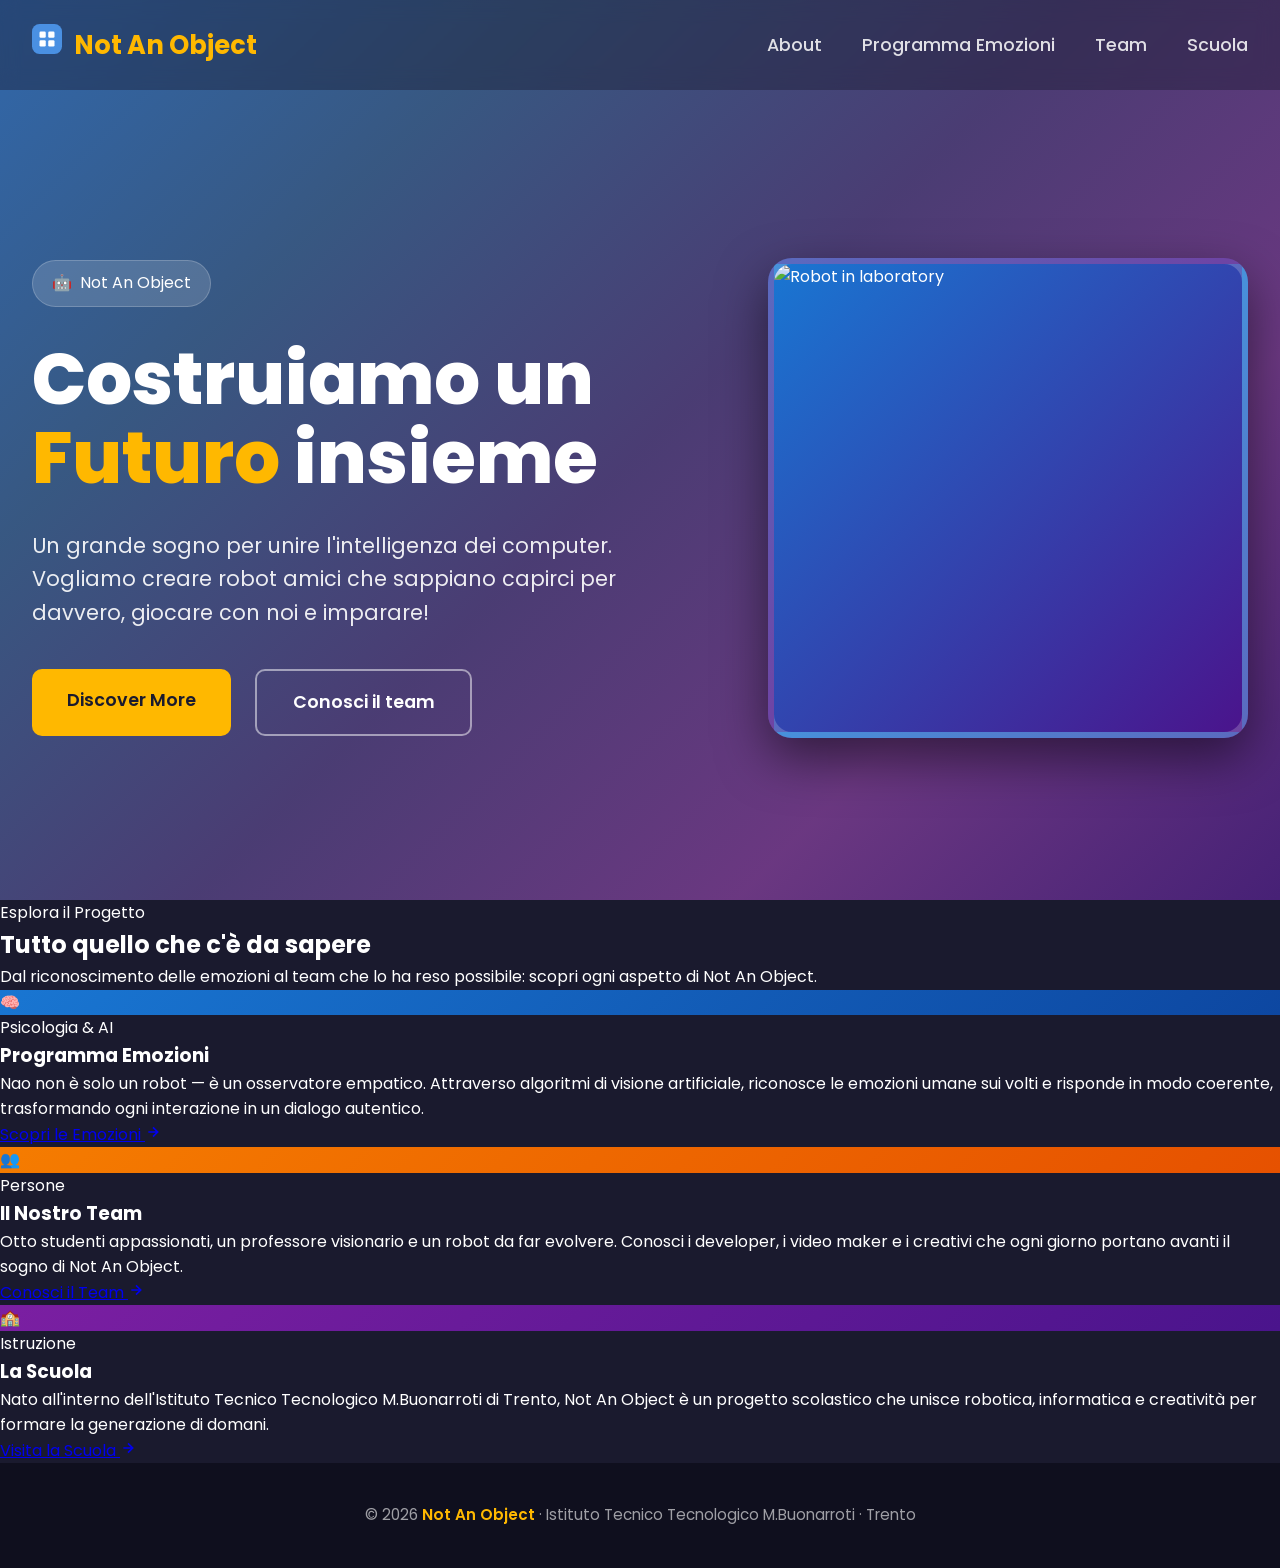
==== commit eca984d6: "Modifica Index e aggiunta css" ====
--- a/index.html
+++ b/index.html
@@ -30,7 +30,6 @@
             </ul>
         </div>
     </nav>
-    
 
     <section class="hero">
         <div class="hero-background"></div>
@@ -55,7 +54,84 @@
         </div>
     </section>
 
+    <!-- ===== NUOVA SEZIONE DISCOVER ===== -->
+    <section class="discover-section" id="discover">
+        <div class="discover-container">
+
+            <div class="discover-header">
+                <span class="discover-label">Esplora il Progetto</span>
+                <h2>Tutto quello che c'è da <span class="highlight-purple">sapere</span></h2>
+                <p>Dal riconoscimento delle emozioni al team che lo ha reso possibile: scopri ogni aspetto di Not An Object.</p>
+            </div>
+
+            <div class="discover-grid">
+
+                <!-- Card 1: Programma Emozioni -->
+                <div class="discover-card" data-delay="0">
+                    <div class="card-glow glow-blue"></div>
+                    <div class="card-top">
+                        <div class="card-icon-wrap blue-gradient">
+                            <span class="card-emoji">🧠</span>
+                        </div>
+                        <span class="card-tag">Psicologia & AI</span>
+                    </div>
+                    <div class="card-body">
+                        <h3>Programma Emozioni</h3>
+                        <p>Nao non è solo un robot — è un osservatore empatico. Attraverso algoritmi di visione artificiale, riconosce le emozioni umane sui volti e risponde in modo coerente, trasformando ogni interazione in un dialogo autentico.</p>
+                    </div>
+                    <a href="emozioni.html" class="card-btn card-btn-blue">
+                        Scopri le Emozioni
+                        <svg width="16" height="16" viewBox="0 0 24 24" fill="none" stroke="currentColor" stroke-width="2.5"><path d="M5 12h14M12 5l7 7-7 7"/></svg>
+                    </a>
+                </div>
+
+                <!-- Card 2: Team -->
+                <div class="discover-card card-featured" data-delay="150">
+                    <div class="card-glow glow-yellow"></div>
+                    <div class="card-top">
+                        <div class="card-icon-wrap orange-gradient">
+                            <span class="card-emoji">👥</span>
+                        </div>
+                        <span class="card-tag">Persone</span>
+                    </div>
+                    <div class="card-body">
+                        <h3>Il Nostro Team</h3>
+                        <p>Otto studenti appassionati, un professore visionario e un robot da far evolvere. Conosci i developer, i video maker e i creativi che ogni giorno portano avanti il sogno di Not An Object.</p>
+                    </div>
+                    <a href="team.html" class="card-btn card-btn-yellow">
+                        Conosci il Team
+                        <svg width="16" height="16" viewBox="0 0 24 24" fill="none" stroke="currentColor" stroke-width="2.5"><path d="M5 12h14M12 5l7 7-7 7"/></svg>
+                    </a>
+                </div>
+
+                <!-- Card 3: Scuola -->
+                <div class="discover-card" data-delay="300">
+                    <div class="card-glow glow-purple"></div>
+                    <div class="card-top">
+                        <div class="card-icon-wrap purple-gradient">
+                            <span class="card-emoji">🏫</span>
+                        </div>
+                        <span class="card-tag">Istruzione</span>
+                    </div>
+                    <div class="card-body">
+                        <h3>La Scuola</h3>
+                        <p>Nato all'interno dell'Istituto Tecnico Tecnologico M.Buonarroti di Trento, Not An Object è un progetto scolastico che unisce robotica, informatica e creatività per formare la generazione di domani.</p>
+                    </div>
+                    <a href="school.html" class="card-btn card-btn-purple">
+                        Visita la Scuola
+                        <svg width="16" height="16" viewBox="0 0 24 24" fill="none" stroke="currentColor" stroke-width="2.5"><path d="M5 12h14M12 5l7 7-7 7"/></svg>
+                    </a>
+                </div>
+
+            </div>
+        </div>
+    </section>
+    <!-- ===== FINE SEZIONE DISCOVER ===== -->
+
+    <footer>
+        <p>© 2026 <span>Not An Object</span> · Istituto Tecnico Tecnologico M.Buonarroti · Trento</p>
+    </footer>
+
     <script src="script.js"></script>
-
 </body>
 </html>
--- a/style.css
+++ b/style.css
@@ -1,4 +1,10 @@
-/* --- Reset & Base --- */
+/* ================================================
+   STYLE.CSS — Istituto Leonardo da Vinci (Unificato)
+   Contiene: Base, Nav, Hero, School Sections, Team, 
+   Emotion Scale, Robot (CSS + Iframe) e Animazioni
+   ================================================ */
+
+/* --- 1. Reset & Base --- */
 * {
     margin: 0;
     padding: 0;
@@ -9,15 +15,58 @@
     scroll-behavior: smooth;
 }
 
-
 body {
-    font-family: 'Poppins', sans-serif;
+    font-family: 'Poppins', 'Segoe UI', sans-serif;
     overflow-x: hidden;
-    background-color: #1a1a2e;
+    background-color: #1a1a2e; /* Base dark theme */
+    color: #ffffff;
     line-height: 1.6;
 }
 
-/* --- Navigation --- */
+/* Generici */
+.content {
+    max-width: 60%;
+    padding: 50px;
+}
+
+.content h1 {
+    font-size: 3rem;
+    margin-bottom: 30px;
+    background: linear-gradient(90deg, #00d4ff, #7b2cbf);
+    -webkit-background-clip: text;
+    -webkit-text-fill-color: transparent;
+}
+
+.content p {
+    font-size: 1.2rem;
+    line-height: 1.8;
+    margin-bottom: 30px;
+    opacity: 0.9;
+}
+
+.section {
+    padding: 100px 50px;
+    border-bottom: 1px solid rgba(255,255,255,0.1);
+}
+
+.badge {
+    display: inline-flex;
+    align-items: center;
+    gap: 0.5rem;
+    background: rgba(255, 255, 255, 0.15);
+    backdrop-filter: blur(10px);
+    padding: 0.6rem 1.2rem;
+    border-radius: 50px;
+    font-size: 1rem;
+    margin-bottom: 2rem;
+    border: 1px solid rgba(255, 255, 255, 0.2);
+}
+
+.highlight {
+    color: #FFB800; /* Giallo Hero */
+}
+
+/* --- 2. Navigation --- */
 .navbar {
     position: fixed;
     top: 0;
@@ -46,6 +95,10 @@
     font-size: 1.6rem;
 }
 
+.logo span {
+    color: #FFB800;
+}
+
 .nav-links {
     display: flex;
     list-style: none;
@@ -64,7 +117,7 @@
     color: white;
 }
 
-/* --- Hero Section --- */
+/* --- 3. Hero Section --- */
 .hero {
     min-height: 100vh;
     position: relative;
@@ -76,10 +129,7 @@
 
 .hero-background {
     position: absolute;
-    top: 0;
-    left: 0;
-    right: 0;
-    bottom: 0;
+    top: 0; left: 0; right: 0; bottom: 0;
     background: linear-gradient(135deg, 
         rgba(64, 156, 255, 0.6) 0%, 
         rgba(100, 180, 255, 0.4) 25%,
@@ -104,19 +154,7 @@
 
 .hero-text {
     color: white;
-}
-
-.badge {
-    display: inline-flex;
-    align-items: center;
-    gap: 0.5rem;
-    background: rgba(255, 255, 255, 0.15);
-    backdrop-filter: blur(10px);
-    padding: 0.6rem 1.2rem;
-    border-radius: 50px;
-    font-size: 1rem;
-    margin-bottom: 2rem;
-    border: 1px solid rgba(255, 255, 255, 0.2);
+    animation: fadeUp 0.8s ease both;
 }
 
 .hero-text h1 {
@@ -126,10 +164,6 @@
     margin-bottom: 2rem;
 }
 
-.highlight {
-    color: #FFB800; /* Giallo Hero */
-}
-
 .hero-text p {
     font-size: 1.3rem;
     color: rgba(255, 255, 255, 0.9);
@@ -137,6 +171,7 @@
     max-width: 650px;
 }
 
+/* Bottoni */
 .hero-buttons {
     display: flex;
     gap: 1.5rem;
@@ -174,38 +209,288 @@
     transform: translateY(-3px);
 }
 
-/* --- Team Section --- */
+/* Hero Image */
+.hero-image {
+    display: flex;
+    justify-content: center;
+    align-items: center;
+    animation: fadeUp 0.8s ease both;
+    animation-delay: 0.2s;
+}
+
+.image-frame {
+    width: 480px;
+    height: 480px;
+    border-radius: 24px;
+    overflow: hidden;
+    border: 6px solid rgba(255, 255, 255, 0.2);
+    box-shadow: 0 20px 50px rgba(0, 0, 0, 0.5);
+    display: flex;
+    justify-content: center;
+    align-items: center;
+    position: relative;
+    z-index: 5;
+    background: linear-gradient(135deg, #1976d2 0%, #4a148c 100%);
+}
+
+.image-frame img {
+    width: 100%;
+    height: 100%;
+    object-fit: cover;
+    object-position: center;
+    transition: transform 0.5s cubic-bezier(0.175, 0.885, 0.32, 1.275);
+}
+
+.image-frame:hover img {
+    transform: scale(1.1);
+}
+
+/* Placeholder se non c'è immagine */
+.image-frame-inner {
+    display: flex;
+    flex-direction: column;
+    align-items: center;
+    justify-content: center;
+    color: white;
+    text-align: center;
+    padding: 2rem;
+}
+
+.image-frame-inner i { font-size: 5rem; margin-bottom: 1.5rem; color: #FFB800; }
+.image-frame-inner h2 { font-size: 2rem; font-weight: 800; margin-bottom: 0.5rem; }
+.image-frame-inner p { font-size: 1rem; opacity: 0.8; }
+
+
+/* --- 4. Sezioni Scuola (Leonardo da Vinci) --- */
+
+/* Stats Bar */
+.stats-bar {
+    background: #FFB800;
+    padding: 2rem;
+}
+
+.stats-container {
+    max-width: 1400px;
+    margin: 0 auto;
+    display: flex;
+    justify-content: space-around;
+    align-items: center;
+    flex-wrap: wrap;
+    gap: 1rem;
+}
+
+.stat-item { text-align: center; color: #1a1a2e; }
+.stat-item .number { font-size: 2.5rem; font-weight: 800; line-height: 1; }
+.stat-item .label  { font-size: 0.95rem; font-weight: 600; opacity: 0.75; }
+
+/* Chi Siamo */
+.about-section {
+    padding: 100px 20px;
+    background-color: #f4f7f6;
+    color: #333;
+}
+
+.about-container {
+    max-width: 1300px;
+    margin: 0 auto;
+    display: grid;
+    grid-template-columns: 1fr 1fr;
+    gap: 5rem;
+    align-items: center;
+}
+
+.section-label {
+    display: inline-block;
+    background: rgba(74, 20, 140, 0.1);
+    color: #4a148c;
+    padding: 0.4rem 1rem;
+    border-radius: 50px;
+    font-size: 0.9rem;
+    font-weight: 600;
+    margin-bottom: 1rem;
+    letter-spacing: 0.05em;
+    text-transform: uppercase;
+}
+
+.about-text h2 {
+    font-size: 3rem;
+    font-weight: 800;
+    color: #1a1a2e;
+    line-height: 1.15;
+    margin-bottom: 1.5rem;
+}
+
+.about-text p {
+    font-size: 1.05rem;
+    color: #555;
+    margin-bottom: 1.2rem;
+}
+
+.btn-about { display: inline-block; margin-top: 1rem; }
+
+.about-visual {
+    display: flex;
+    flex-direction: column;
+    gap: 1.5rem;
+}
+
+.about-card {
+    background: white;
+    border-radius: 16px;
+    padding: 1.8rem 2rem;
+    display: flex;
+    align-items: flex-start;
+    gap: 1.2rem;
+    box-shadow: 0 8px 24px rgba(0, 0, 0, 0.06);
+    transition: transform 0.3s ease, box-shadow 0.3s ease;
+}
+
+.about-card:hover {
+    transform: translateY(-5px);
+    box-shadow: 0 16px 36px rgba(0, 0, 0, 0.1);
+}
+
+.card-icon {
+    width: 52px;
+    height: 52px;
+    border-radius: 12px;
+    display: flex;
+    align-items: center;
+    justify-content: center;
+    font-size: 1.4rem;
+    flex-shrink: 0;
+    color: white;
+}
+
+.about-card h4 { font-size: 1.05rem; font-weight: 700; color: #1a1a2e; margin-bottom: 0.3rem; }
+.about-card p  { font-size: 0.9rem; color: #666; margin: 0; }
+
+/* Indirizzi / Corsi */
+.courses-section {
+    padding: 100px 20px;
+    background-color: #1a1a2e;
+}
+
+.courses-container { max-width: 1300px; margin: 0 auto; }
+
+.courses-header { text-align: center; margin-bottom: 60px; }
+.courses-header h2 { font-size: 3rem; font-weight: 800; color: white; }
+.courses-header p  { font-size: 1.1rem; color: rgba(255, 255, 255, 0.65); margin-top: 1rem; }
+
+.courses-grid {
+    display: grid;
+    grid-template-columns: repeat(3, 1fr);
+    gap: 28px;
+}
+
+.course-card {
+    border-radius: 20px;
+    padding: 2.5rem 2rem;
+    color: white;
+    position: relative;
+    overflow: hidden;
+    transition: transform 0.3s ease, box-shadow 0.3s ease;
+}
+
+.course-card::before {
+    content: '';
+    position: absolute;
+    top: -40px; right: -40px;
+    width: 130px; height: 130px;
+    border-radius: 50%;
+    background: rgba(255, 255, 255, 0.08);
+}
+
+.course-card:hover {
+    transform: translateY(-10px);
+    box-shadow: 0 20px 50px rgba(0, 0, 0, 0.4);
+}
+
+.course-icon { font-size: 2.2rem; margin-bottom: 1.5rem; }
+.course-card h3 { font-size: 1.35rem; font-weight: 700; margin-bottom: 0.75rem; }
+.course-card p  { font-size: 0.95rem; opacity: 0.85; line-height: 1.7; }
+
+.course-tag {
+    display: inline-block;
+    margin-top: 1.5rem;
+    background: rgba(255, 255, 255, 0.15);
+    padding: 0.3rem 0.8rem;
+    border-radius: 50px;
+    font-size: 0.8rem;
+    font-weight: 600;
+    letter-spacing: 0.04em;
+}
+
+/* Valori */
+.values-section {
+    padding: 100px 20px;
+    background-color: #f4f7f6;
+}
+
+.values-container { max-width: 1300px; margin: 0 auto; }
+
+.values-header { text-align: center; margin-bottom: 60px; }
+.values-header h2 { font-size: 3rem; font-weight: 800; color: #1a1a2e; }
+.values-header .highlight { color: #4a148c; }
+
+.values-grid {
+    display: flex;
+    flex-wrap: wrap;
+    justify-content: center;
+    gap: 30px;
+}
+
+.value-card {
+    background: white;
+    padding: 40px 25px;
+    border-radius: 20px;
+    width: calc(25% - 30px);
+    min-width: 260px;
+    display: flex;
+    flex-direction: column;
+    align-items: center;
+    text-align: center;
+    box-shadow: 0 10px 30px rgba(0, 0, 0, 0.05);
+    transition: transform 0.3s ease, box-shadow 0.3s ease;
+}
+
+.value-card:hover {
+    transform: translateY(-10px);
+    box-shadow: 0 20px 40px rgba(0, 0, 0, 0.1);
+}
+
+.value-icon-box {
+    width: 80px;
+    height: 80px;
+    border-radius: 18px;
+    display: flex;
+    justify-content: center;
+    align-items: center;
+    font-size: 2rem;
+    color: white;
+    margin-bottom: 1.5rem;
+}
+
+.value-card h3 { font-size: 1.2rem; font-weight: 700; color: #1a1a2e; margin-bottom: 0.7rem; }
+.value-card p  { font-size: 0.9rem; color: #666; }
+
+
+/* --- 5. Team & Lavoro --- */
 .team-section {
     padding: 100px 20px;
-    background-color: #f4f7f6; /* Sfondo chiaro per pulizia */
+    background-color: #f4f7f6;
     color: #333;
 }
 
-.team-container {
-    max-width: 1300px;
-    margin: 0 auto;
-}
-
-.team-header {
-    text-align: center;
-    margin-bottom: 60px;
-}
-
-.team-header h1 {
-    font-size: 3.5rem;
-    font-weight: 800;
-    color: #1a1a2e;
-}
-
-.team-header .highlight {
-    color: #4a148c; /* Viola per sezione Team */
-}
-
-/* Griglia Team Ordinata */
+.team-container { max-width: 1300px; margin: 0 auto; }
+.team-header { text-align: center; margin-bottom: 60px; }
+.team-header h1 { font-size: 3.5rem; font-weight: 800; color: #1a1a2e; }
+.team-header .highlight { color: #4a148c; }
+
 .team-grid {
     display: flex;
     flex-wrap: wrap;
-    justify-content: center; /* Centra gli elementi dell'ultima riga */
+    justify-content: center;
     gap: 30px;
     width: 100%;
 }
@@ -214,7 +499,6 @@
     background-color: #ffffff;
     padding: 40px 25px;
     border-radius: 20px;
-    /* 4 colonne per riga meno il gap */
     width: calc(25% - 30px); 
     min-width: 280px; 
     display: flex;
@@ -230,7 +514,6 @@
     box-shadow: 0 20px 40px rgba(0,0,0,0.1);
 }
 
-/* Avatar Boxes */
 .avatar-box {
     width: 90px;
     height: 90px;
@@ -244,17 +527,17 @@
     margin-bottom: 25px;
 }
 
-/* --- Sezione Foto Lavoro (Stile Avatar) --- */
-.team-working-section {
-    padding: 80px 20px;
-    background-color: #f4f7f6; 
-}
-
+.member-info h3 { font-size: 1.25rem; font-weight: 700; margin-bottom: 8px; color: #1a1a2e; }
+.member-info p { font-size: 0.95rem; color: #666; margin-bottom: 20px; }
+.social-icons { display: flex; gap: 15px; color: #ccc; font-size: 1.1rem; }
+
+/* Foto Lavoro */
+.team-working-section { padding: 80px 20px; background-color: #f4f7f6; }
 .working-grid {
     display: flex;
     flex-wrap: wrap;
     justify-content: center;
-    gap: 30px; /* Ridotto per coerenza con team-grid */
+    gap: 30px;
     margin-top: 50px;
 }
 
@@ -288,160 +571,140 @@
     border-radius: 12px;
 }
 
-.work-info h4 {
-    font-size: 1.3rem;
-    color: #1a1a2e;
-    font-weight: 700;
-    margin-bottom: 5px;
-}
-
-.work-info p {
-    font-size: 1rem;
-    color: #666;
-    margin-bottom: 0;
-}
-
-/* Gradienti */
-.purple-gradient { background: linear-gradient(135deg, #7b1fa2, #4a148c); }
-.blue-gradient { background: linear-gradient(135deg, #1976d2, #0d47a1); }
-.orange-gradient { background: linear-gradient(135deg, #f57c00, #e65100); }
-.teal-gradient { background: linear-gradient(135deg, #00796b, #004d40); }
-
-.member-info h3 {
-    font-size: 1.25rem;
-    font-weight: 700;
-    margin-bottom: 8px;
-    color: #1a1a2e;
-}
-
-.member-info p {
-    font-size: 0.95rem;
-    color: #666;
-    margin-bottom: 20px;
-}
-
-.social-icons {
-    display: flex;
-    gap: 15px;
-    color: #ccc;
-    font-size: 1.1rem;
-}
-
-/* --- Responsività --- */
-@media (max-width: 1200px) {
-    .team-card { width: calc(33.33% - 30px); } /* 3 per riga su schermi medi */
-}
-
-@media (max-width: 900px) {
-    .hero-content {
-        grid-template-columns: 1fr;
-        text-align: center;
-    }
-    .hero-text h1 { font-size: 3rem; }
-    .hero-buttons { justify-content: center; }
-    .team-card { width: calc(50% - 30px); } /* 2 per riga su tablet */
-}
-
-@media (max-width: 600px) {
-    .team-card { width: 100%; } /* 1 per riga su mobile */
-    .hero-text h1 { font-size: 2.2rem; }
-}
-
-/* Sezione Hero Image - Versione Tonda e Piccola */
-.hero-image {
-    display: flex;
-    justify-content: center;
-    align-items: center;
-}
-
-.image-frame {
-    /* Dimensioni ridotte e uguali per fare un cerchio */
-    width: 680px; 
-    height: 680px;
-    
-    /* Trasformazione in cerchio */
-    border-radius: 3%;
-    overflow: hidden;
-    
-    /* Stile estetico */
-    border: 6px solid rgba(255, 255, 255, 0.2); /* Bordino semitrasparente */
-    box-shadow: 0 20px 50px rgba(0, 0, 0, 0.5); /* Ombra profonda per dare risalto */
-    
-    /* Layout interno */
-    display: flex;
-    justify-content: center;
-    align-items:center;
-    position: relative;
-    z-index: 5;
-}
-
-.image-frame img {
-    width: 100%;
-    height: 100%;
-    /* Fondamentale: mantiene le proporzioni ritagliando i bordi in eccesso */
-    object-fit: cover; 
-    /* Se Nao sembra troppo basso o alto nel cerchio, usa object-position */
-    object-position: center; 
-    
-    transition: transform 0.5s cubic-bezier(0.175, 0.885, 0.32, 1.275);
-}
-
-/* Effetto al passaggio del mouse */
-.image-frame:hover img {
-    transform: scale(1.1); /* Zoom leggero e fluido */
-}
-
-/* --- Footer --- */
-footer {
-    background: #0f0f1e;
-    color: rgba(255, 255, 255, 0.6);
+.work-info h4 { font-size: 1.3rem; color: #1a1a2e; font-weight: 700; margin-bottom: 5px; }
+.work-info p { font-size: 1rem; color: #666; margin-bottom: 0; }
+
+
+/* --- 6. Emotion Scale --- */
+.emotion-scale-section {
+    padding: 120px 20px;
     text-align: center;
-    padding: 2.5rem;
-    font-size: 0.95rem;
-}
-
-footer span { color: #FFB800; font-weight: 600; }
-
-* {
-    margin: 0;
-    padding: 0;
-    box-sizing: border-box;
-}
-
-body {
-    min-height: 400vh;
-    background: linear-gradient(135deg, #1a1a2e 0%, #16213e 50%, #0f3460 100%);
-    font-family: 'Segoe UI', sans-serif;
-    overflow-x: hidden;
-}
-
-.content {
-    max-width: 60%;
-    padding: 50px;
-    color: #fff;
-}
-
-.content h1 {
+    color: white;
+}
+
+.scale-title {
     font-size: 3rem;
-    margin-bottom: 30px;
+    margin-bottom: 80px;
     background: linear-gradient(90deg, #00d4ff, #7b2cbf);
     -webkit-background-clip: text;
     -webkit-text-fill-color: transparent;
 }
 
-.content p {
-    font-size: 1.2rem;
-    line-height: 1.8;
-    margin-bottom: 30px;
-    opacity: 0.9;
-}
-
-.section {
-    padding: 100px 50px;
-    border-bottom: 1px solid rgba(255,255,255,0.1);
-}
-
-/* Container Robot */
+.emotion-scale {
+    position: relative;
+    max-width: 400px;
+    margin: auto;
+}
+
+.line {
+    position: absolute;
+    left: 50%;
+    transform: translateX(-50%);
+    width: 4px;
+    height: 100%;
+    background: linear-gradient(to bottom, #00d4ff, #7b2cbf);
+    border-radius: 10px;
+    box-shadow: 0 0 20px #00d4ff;
+}
+
+.emotion-item {
+    position: relative;
+    margin: 40px 0;
+    display: flex;
+    align-items: center;
+    justify-content: center;
+    gap: 20px;
+    opacity: 0;
+    transform: translateY(40px);
+    animation: fadeUp 0.6s ease forwards;
+}
+
+.emotion-item:nth-child(2) { animation-delay: 0.1s; }
+.emotion-item:nth-child(3) { animation-delay: 0.2s; }
+.emotion-item:nth-child(4) { animation-delay: 0.3s; }
+.emotion-item:nth-child(5) { animation-delay: 0.4s; }
+.emotion-item:nth-child(6) { animation-delay: 0.5s; }
+.emotion-item:nth-child(7) { animation-delay: 0.6s; }
+.emotion-item:nth-child(8) { animation-delay: 0.7s; }
+.emotion-item:nth-child(9) { animation-delay: 0.8s; }
+.emotion-item:nth-child(10){ animation-delay: 0.9s; }
+
+.emoji {
+    font-size: 2rem;
+    background: #1a1a2e;
+    padding: 10px;
+    border-radius: 50%;
+    border: 3px solid #00d4ff;
+    box-shadow: 0 0 15px #00d4ff;
+    transition: 0.3s;
+}
+
+.label {
+    background: rgba(255,255,255,0.1);
+    padding: 10px 20px;
+    border-radius: 10px;
+    backdrop-filter: blur(10px);
+}
+
+.emotion-item:hover .emoji {
+    transform: scale(1.3) rotate(10deg);
+    box-shadow: 0 0 30px #7b2cbf;
+}
+
+.emotion-item:hover .label {
+    background: rgba(0,212,255,0.2);
+}
+
+
+/* --- 7. Robot & Effects (3D, Particles, Scroll) --- */
+
+/* Scroll Indicator */
+.scroll-indicator {
+    position: fixed;
+    left: 30px;
+    top: 50%;
+    transform: translateY(-50%);
+    display: flex;
+    flex-direction: column;
+    gap: 10px;
+    z-index: 1000;
+}
+
+.scroll-dot {
+    width: 12px;
+    height: 12px;
+    background: rgba(255,255,255,0.3);
+    border-radius: 50%;
+    transition: all 0.3s ease;
+}
+
+.scroll-dot.active {
+    background: #00d4ff;
+    box-shadow: 0 0 15px #00d4ff;
+}
+
+/* Particles */
+.particles {
+    position: fixed;
+    top: 0;
+    left: 0;
+    width: 100%;
+    height: 100%;
+    pointer-events: none;
+    overflow: hidden;
+    z-index: -1;
+}
+
+.particle {
+    position: absolute;
+    width: 4px;
+    height: 4px;
+    background: rgba(0, 212, 255, 0.5);
+    border-radius: 50%;
+    animation: particleFloat 15s linear infinite;
+}
+
+/* Contenitore Base Robot */
 .robot-container {
     position: fixed;
     right: 50px;
@@ -451,40 +714,40 @@
     z-index: 1000;
 }
 
-/* Piattaforma */
 .platform {
     width: 120px;
     height: 20px;
     background: linear-gradient(180deg, #3a3a3a, #1a1a1a);
     border-radius: 50%;
-    margin-top: 10px;
+    margin: 10px auto 0;
     box-shadow: 0 10px 30px rgba(0, 212, 255, 0.3);
     animation: platformGlow 2s ease-in-out infinite;
 }
 
-@keyframes platformGlow {
-    0%, 100% { box-shadow: 0 10px 30px rgba(0, 212, 255, 0.3); }
-    50% { box-shadow: 0 10px 50px rgba(0, 212, 255, 0.6); }
-}
-
-/* Robot NAO */
+/* Opzione A: Wrapper Iframe Meshy */
+.nao-robot-wrapper {
+    width: 250px;
+    height: 350px;
+    border-radius: 20px;
+    overflow: hidden;
+    background: transparent;
+    transition: transform 0.1s ease-out;
+    box-shadow: 0 10px 20px rgba(0,0,0,0.2);
+}
+
+.nao-robot-wrapper iframe {
+    width: 100%;
+    height: 100%;
+    border: none;
+}
+
+/* Opzione B: Robot in puro CSS */
 .nao-robot {
     animation: rotate3D 8s linear infinite, float 3s ease-in-out infinite;
     transform-style: preserve-3d;
     transition: transform 0.1s ease-out;
 }
 
-@keyframes rotate3D {
-    0% { transform: rotateY(0deg); }
-    100% { transform: rotateY(360deg); }
-}
-
-@keyframes float {
-    0%, 100% { margin-top: 0; }
-    50% { margin-top: -15px; }
-}
-
-/* Testa */
 .head {
     width: 70px;
     height: 55px;
@@ -498,7 +761,6 @@
         0 5px 20px rgba(0,0,0,0.2);
 }
 
-/* Visiera/Occhi */
 .visor {
     position: absolute;
     width: 55px;
@@ -524,12 +786,6 @@
     box-shadow: 0 0 10px #00d4ff, 0 0 20px #00d4ff;
 }
 
-@keyframes eyeGlow {
-    0%, 100% { opacity: 1; box-shadow: 0 0 10px #00d4ff, 0 0 20px #00d4ff; }
-    50% { opacity: 0.7; box-shadow: 0 0 5px #00d4ff, 0 0 10px #00d4ff; }
-}
-
-/* Orecchie/Sensori */
 .ear {
     position: absolute;
     width: 12px;
@@ -542,7 +798,6 @@
 .ear.left { left: -8px; border-radius: 5px 0 0 5px; }
 .ear.right { right: -8px; border-radius: 0 5px 5px 0; }
 
-/* Collo */
 .neck {
     width: 25px;
     height: 12px;
@@ -551,7 +806,6 @@
     border-radius: 3px;
 }
 
-/* Torso */
 .torso {
     width: 80px;
     height: 70px;
@@ -565,7 +819,6 @@
         0 5px 20px rgba(0,0,0,0.2);
 }
 
-/* Petto - Logo/Pulsante */
 .chest-button {
     position: absolute;
     width: 25px;
@@ -581,12 +834,6 @@
     animation: chestPulse 1.5s ease-in-out infinite;
 }
 
-@keyframes chestPulse {
-    0%, 100% { box-shadow: 0 0 10px rgba(255, 107, 107, 0.5); }
-    50% { box-shadow: 0 0 20px rgba(255, 107, 107, 0.8); }
-}
-
-/* Speaker torso */
 .speaker {
     position: absolute;
     bottom: 10px;
@@ -609,12 +856,7 @@
     border-radius: 1px;
 }
 
-/* Braccia */
-.arms {
-    position: absolute;
-    width: 100%;
-    top: 10px;
-}
+.arms { position: absolute; width: 100%; top: 10px; }
 
 .arm {
     position: absolute;
@@ -639,6 +881,60 @@
     animation: armSwingRight 3s ease-in-out infinite;
 }
 
+
+/* --- 8. Gradients / Utility --- */
+.purple-gradient { background: linear-gradient(135deg, #7b1fa2, #4a148c); }
+.blue-gradient   { background: linear-gradient(135deg, #1976d2, #0d47a1); }
+.orange-gradient { background: linear-gradient(135deg, #f57c00, #e65100); }
+.teal-gradient   { background: linear-gradient(135deg, #00796b, #004d40); }
+.red-gradient    { background: linear-gradient(135deg, #e53935, #b71c1c); }
+.green-gradient  { background: linear-gradient(135deg, #43a047, #1b5e20); }
+.indigo-gradient { background: linear-gradient(135deg, #3949ab, #1a237e); }
+
+
+/* --- 9. Footer --- */
+footer {
+    background: #0f0f1e;
+    color: rgba(255, 255, 255, 0.6);
+    text-align: center;
+    padding: 2.5rem;
+    font-size: 0.95rem;
+}
+
+footer span { color: #FFB800; font-weight: 600; }
+
+
+/* --- 10. Animazioni (Keyframes) --- */
+@keyframes fadeUp {
+    from { opacity: 0; transform: translateY(40px); }
+    to   { opacity: 1; transform: translateY(0); }
+}
+
+@keyframes platformGlow {
+    0%, 100% { box-shadow: 0 10px 30px rgba(0, 212, 255, 0.3); }
+    50% { box-shadow: 0 10px 50px rgba(0, 212, 255, 0.6); }
+}
+
+@keyframes rotate3D {
+    0% { transform: rotateY(0deg); }
+    100% { transform: rotateY(360deg); }
+}
+
+@keyframes float {
+    0%, 100% { margin-top: 0; }
+    50% { margin-top: -15px; }
+}
+
+@keyframes eyeGlow {
+    0%, 100% { opacity: 1; box-shadow: 0 0 10px #00d4ff, 0 0 20px #00d4ff; }
+    50% { opacity: 0.7; box-shadow: 0 0 5px #00d4ff, 0 0 10px #00d4ff; }
+}
+
+@keyframes chestPulse {
+    0%, 100% { box-shadow: 0 0 10px rgba(255, 107, 107, 0.5); }
+    50% { box-shadow: 0 0 20px rgba(255, 107, 107, 0.8); }
+}
+
 @keyframes armSwingLeft {
     0%, 100% { transform: rotate(10deg); }
     50% { transform: rotate(20deg); }
@@ -647,134 +943,6 @@
 @keyframes armSwingRight {
     0%, 100% { transform: rotate(-10deg); }
     50% { transform: rotate(-20deg); }
-}
-
-* {
-    margin: 0;
-    padding: 0;
-    box-sizing: border-box;
-}
-
-body {
-    min-height: 400vh;
-    background: linear-gradient(135deg, #1a1a2e 0%, #16213e 50%, #0f3460 100%);
-    font-family: 'Segoe UI', sans-serif;
-    overflow-x: hidden;
-}
-
-.content {
-    max-width: 60%;
-    padding: 50px;
-    color: #fff;
-}
-
-.content h1 {
-    font-size: 3rem;
-    margin-bottom: 30px;
-    background: linear-gradient(90deg, #00d4ff, #7b2cbf);
-    -webkit-background-clip: text;
-    -webkit-text-fill-color: transparent;
-}
-
-.content p {
-    font-size: 1.2rem;
-    line-height: 1.8;
-    margin-bottom: 30px;
-    opacity: 0.9;
-}
-
-.section {
-    padding: 100px 50px;
-    border-bottom: 1px solid rgba(255,255,255,0.1);
-}
-
-/* Container Robot */
-.robot-container {
-    position: fixed;
-    right: 50px;
-    top: 50%;
-    transform: translateY(-50%);
-    perspective: 1000px;
-    z-index: 1000;
-}
-
-/* Piattaforma originale */
-.platform {
-    width: 120px;
-    height: 20px;
-    background: linear-gradient(180deg, #3a3a3a, #1a1a1a);
-    border-radius: 50%;
-    margin-top: 10px;
-    box-shadow: 0 10px 30px rgba(0, 212, 255, 0.3);
-    animation: platformGlow 2s ease-in-out infinite;
-}
-
-@keyframes platformGlow {
-    0%, 100% { box-shadow: 0 10px 30px rgba(0, 212, 255, 0.3); }
-    50% { box-shadow: 0 10px 50px rgba(0, 212, 255, 0.6); }
-}
-
-/* Wrapper per l'iframe di Meshy */
-.nao-robot-wrapper {
-    width: 250px; /* Regola la larghezza del visualizzatore */
-    height: 350px; /* Regola l'altezza del visualizzatore */
-    border-radius: 20px;
-    overflow: hidden; /* Mantiene l'iframe dentro il bordo */
-    background: transparent;
-    transition: transform 0.1s ease-out; /* Transizione fluida per l'inclinazione */
-    box-shadow: 0 10px 20px rgba(0,0,0,0.2); /* Ombra opzionale */
-}
-
-/* Assicura che l'iframe occupi tutto il wrapper */
-.nao-robot-wrapper iframe {
-    width: 100%;
-    height: 100%;
-    border: none;
-}
-
-/* Indicatore scroll originale */
-.scroll-indicator {
-    position: fixed;
-    left: 30px;
-    top: 50%;
-    transform: translateY(-50%);
-    display: flex;
-    flex-direction: column;
-    gap: 10px;
-}
-
-.scroll-dot {
-    width: 12px;
-    height: 12px;
-    background: rgba(255,255,255,0.3);
-    border-radius: 50%;
-    transition: all 0.3s ease;
-}
-
-.scroll-dot.active {
-    background: #00d4ff;
-    box-shadow: 0 0 15px #00d4ff;
-}
-
-/* Particelle di sfondo originali */
-.particles {
-    position: fixed;
-    top: 0;
-    left: 0;
-    width: 100%;
-    height: 100%;
-    pointer-events: none;
-    overflow: hidden;
-    z-index: -1;
-}
-
-.particle {
-    position: absolute;
-    width: 4px;
-    height: 4px;
-    background: rgba(0, 212, 255, 0.5);
-    border-radius: 50%;
-    animation: particleFloat 15s linear infinite;
 }
 
 @keyframes particleFloat {
@@ -783,3 +951,38 @@
     90% { opacity: 1; }
     100% { transform: translateY(-100vh) rotate(720deg); opacity: 0; }
 }
+
+
+/* --- 11. Responsività (Media Queries) --- */
+@media (max-width: 1200px) {
+    .team-card { width: calc(33.33% - 30px); }
+}
+
+@media (max-width: 1100px) {
+    .courses-grid { grid-template-columns: repeat(2, 1fr); }
+    .value-card   { width: calc(33.33% - 30px); }
+    .robot-container { right: 20px; transform: scale(0.8) translateY(-50%); }
+}
+
+@media (max-width: 900px) {
+    .hero-content {
+        grid-template-columns: 1fr;
+        text-align: center;
+    }
+    .hero-text h1 { font-size: 3rem; }
+    .hero-buttons { justify-content: center; }
+    .about-container { grid-template-columns: 1fr; }
+    .courses-grid { grid-template-columns: 1fr; }
+    .team-card { width: calc(50% - 30px); }
+    .value-card { width: calc(50% - 30px); }
+    .content { max-width: 100%; padding: 30px; }
+    .robot-container { display: none; /* Nascondi il robot su tablet/mobile per evitare sovrapposizioni */ }
+}
+
+@media (max-width: 600px) {
+    .hero-text h1 { font-size: 2.2rem; }
+    .team-card { width: 100%; }
+    .value-card { width: 100%; }
+    .image-frame { width: 320px; height: 320px; }
+    .nav-links { display: none; /* Inserire qui un eventuale hamburger menu logica */ }
+}
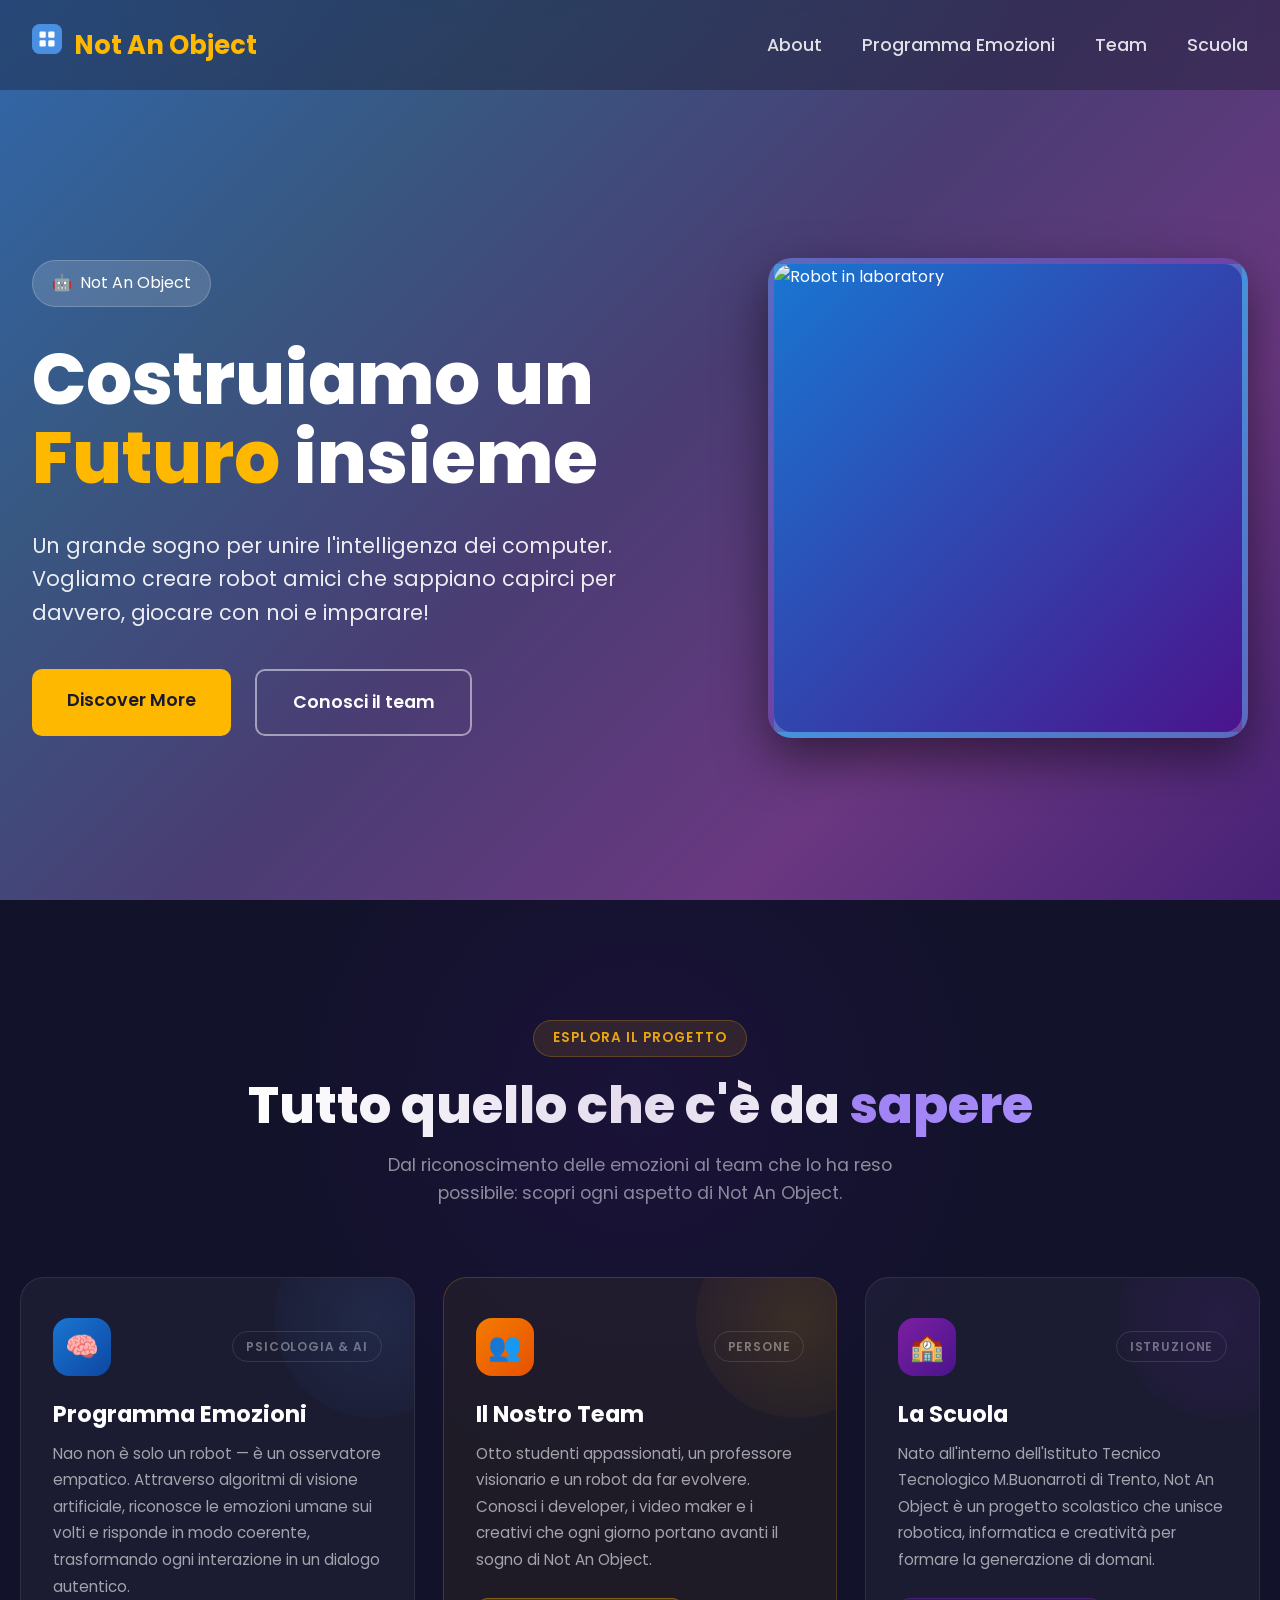
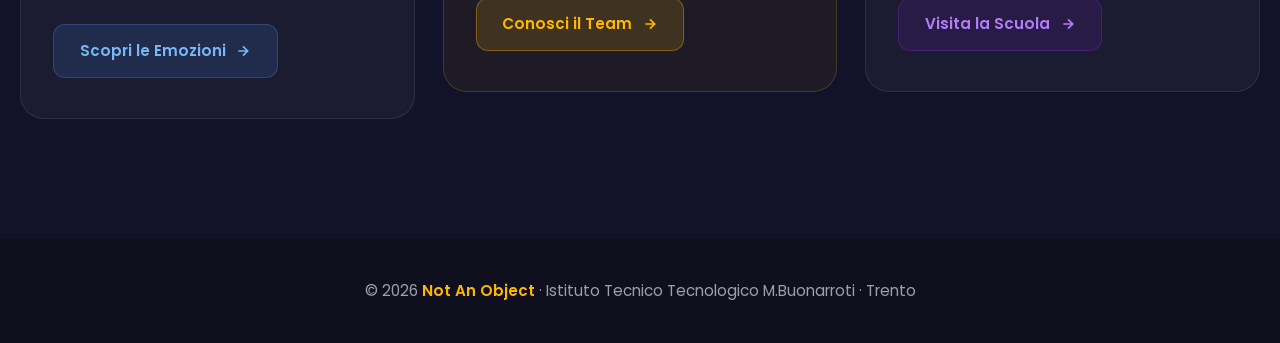
==== commit fda5834f: "Finito il css di index" ====
--- a/index.html
+++ b/index.html
@@ -5,6 +5,7 @@
     <meta name="viewport" content="width=device-width, initial-scale=1.0">
     <title>Not An Object - Building the Future of Robotics</title>
     <link rel="stylesheet" href="style.css">
+    <link rel="stylesheet" href="discover-additions.css">
     <link href="https://fonts.googleapis.com/css2?family=Poppins:wght@400;500;600;700;800&display=swap" rel="stylesheet">
 </head>
 <body>
--- a/discover-additions.css
+++ b/discover-additions.css
@@ -0,0 +1,267 @@
+/* ================================================
+   AGGIUNTE CSS — Sezione Discover (Homepage)
+   Da incollare in fondo al file style.css
+   ================================================ */
+
+/* --- Discover Section --- */
+.discover-section {
+    padding: 120px 20px;
+    background-color: #12122a;
+    position: relative;
+    overflow: hidden;
+}
+
+/* Sfondo decorativo sottile */
+.discover-section::before {
+    content: '';
+    position: absolute;
+    top: -200px;
+    left: 50%;
+    transform: translateX(-50%);
+    width: 800px;
+    height: 800px;
+    background: radial-gradient(circle, rgba(74, 20, 140, 0.15) 0%, transparent 70%);
+    pointer-events: none;
+}
+
+.discover-container {
+    max-width: 1300px;
+    margin: 0 auto;
+}
+
+/* Header della sezione */
+.discover-header {
+    text-align: center;
+    margin-bottom: 70px;
+}
+
+.discover-label {
+    display: inline-block;
+    background: rgba(255, 184, 0, 0.12);
+    color: #FFB800;
+    padding: 0.4rem 1.2rem;
+    border-radius: 50px;
+    font-size: 0.85rem;
+    font-weight: 600;
+    letter-spacing: 0.08em;
+    text-transform: uppercase;
+    margin-bottom: 1.2rem;
+    border: 1px solid rgba(255, 184, 0, 0.25);
+}
+
+.discover-header h2 {
+    font-size: 3.2rem;
+    font-weight: 800;
+    color: white;
+    line-height: 1.15;
+    margin-bottom: 1rem;
+}
+
+.highlight-purple {
+    color: #a78bfa;
+}
+
+.discover-header p {
+    font-size: 1.1rem;
+    color: rgba(255, 255, 255, 0.55);
+    max-width: 560px;
+    margin: 0 auto;
+}
+
+/* Grid delle card */
+.discover-grid {
+    display: grid;
+    grid-template-columns: repeat(3, 1fr);
+    gap: 28px;
+    align-items: start;
+}
+
+/* Card base */
+.discover-card {
+    position: relative;
+    background: rgba(255, 255, 255, 0.04);
+    border: 1px solid rgba(255, 255, 255, 0.09);
+    border-radius: 24px;
+    padding: 2.5rem 2rem;
+    display: flex;
+    flex-direction: column;
+    gap: 1.5rem;
+    transition: transform 0.35s ease, border-color 0.35s ease, box-shadow 0.35s ease;
+    overflow: hidden;
+    /* Animazione ingresso */
+    opacity: 0;
+    transform: translateY(40px);
+    animation: fadeUp 0.7s ease forwards;
+}
+
+.discover-card:nth-child(1) { animation-delay: 0.1s; }
+.discover-card:nth-child(2) { animation-delay: 0.25s; }
+.discover-card:nth-child(3) { animation-delay: 0.4s; }
+
+.discover-card:hover {
+    transform: translateY(-10px);
+    border-color: rgba(255, 255, 255, 0.18);
+    box-shadow: 0 24px 60px rgba(0, 0, 0, 0.5);
+}
+
+/* Card in evidenza (Team) */
+.discover-card.card-featured {
+    background: rgba(255, 184, 0, 0.05);
+    border-color: rgba(255, 184, 0, 0.2);
+    transform: translateY(-8px); /* leggermente sollevata di default */
+}
+
+.discover-card.card-featured:hover {
+    transform: translateY(-18px);
+    border-color: rgba(255, 184, 0, 0.4);
+    box-shadow: 0 28px 70px rgba(255, 184, 0, 0.15);
+}
+
+/* Effetto glow decorativo in background */
+.card-glow {
+    position: absolute;
+    top: -60px;
+    right: -60px;
+    width: 200px;
+    height: 200px;
+    border-radius: 50%;
+    opacity: 0.12;
+    pointer-events: none;
+    transition: opacity 0.35s ease;
+}
+
+.discover-card:hover .card-glow { opacity: 0.2; }
+
+.glow-blue   { background: radial-gradient(circle, #4A90E2, transparent); }
+.glow-yellow { background: radial-gradient(circle, #FFB800, transparent); }
+.glow-purple { background: radial-gradient(circle, #7b2cbf, transparent); }
+
+/* Parte superiore della card */
+.card-top {
+    display: flex;
+    align-items: center;
+    justify-content: space-between;
+}
+
+.card-icon-wrap {
+    width: 58px;
+    height: 58px;
+    border-radius: 16px;
+    display: flex;
+    align-items: center;
+    justify-content: center;
+    flex-shrink: 0;
+}
+
+.card-emoji {
+    font-size: 1.7rem;
+    line-height: 1;
+}
+
+.card-tag {
+    font-size: 0.75rem;
+    font-weight: 600;
+    letter-spacing: 0.07em;
+    text-transform: uppercase;
+    color: rgba(255, 255, 255, 0.4);
+    border: 1px solid rgba(255, 255, 255, 0.12);
+    padding: 0.3rem 0.8rem;
+    border-radius: 50px;
+}
+
+/* Corpo testuale */
+.card-body {
+    flex: 1;
+}
+
+.card-body h3 {
+    font-size: 1.4rem;
+    font-weight: 700;
+    color: white;
+    margin-bottom: 0.8rem;
+    line-height: 1.25;
+}
+
+.card-body p {
+    font-size: 0.95rem;
+    color: rgba(255, 255, 255, 0.6);
+    line-height: 1.75;
+    margin: 0;
+}
+
+/* Bottone della card */
+.card-btn {
+    display: inline-flex;
+    align-items: center;
+    gap: 0.6rem;
+    padding: 0.85rem 1.6rem;
+    border-radius: 12px;
+    font-size: 0.95rem;
+    font-weight: 600;
+    text-decoration: none;
+    transition: all 0.3s ease;
+    align-self: flex-start;
+}
+
+.card-btn svg {
+    transition: transform 0.3s ease;
+}
+
+.card-btn:hover svg {
+    transform: translateX(4px);
+}
+
+.card-btn-blue {
+    background: rgba(74, 144, 226, 0.15);
+    color: #7ab8f5;
+    border: 1px solid rgba(74, 144, 226, 0.3);
+}
+
+.card-btn-blue:hover {
+    background: rgba(74, 144, 226, 0.28);
+    border-color: rgba(74, 144, 226, 0.5);
+    color: #a8d1ff;
+}
+
+.card-btn-yellow {
+    background: rgba(255, 184, 0, 0.15);
+    color: #FFB800;
+    border: 1px solid rgba(255, 184, 0, 0.35);
+}
+
+.card-btn-yellow:hover {
+    background: rgba(255, 184, 0, 0.28);
+    border-color: rgba(255, 184, 0, 0.55);
+    color: #ffd05e;
+}
+
+.card-btn-purple {
+    background: rgba(123, 44, 191, 0.15);
+    color: #b07ef5;
+    border: 1px solid rgba(123, 44, 191, 0.35);
+}
+
+.card-btn-purple:hover {
+    background: rgba(123, 44, 191, 0.28);
+    border-color: rgba(123, 44, 191, 0.55);
+    color: #c9a4ff;
+}
+
+/* Responsività */
+@media (max-width: 1000px) {
+    .discover-grid {
+        grid-template-columns: 1fr 1fr;
+    }
+    .discover-card.card-featured {
+        transform: translateY(0);
+    }
+}
+
+@media (max-width: 640px) {
+    .discover-grid {
+        grid-template-columns: 1fr;
+    }
+    .discover-header h2 {
+        font-size: 2.2rem;
+    }
+}
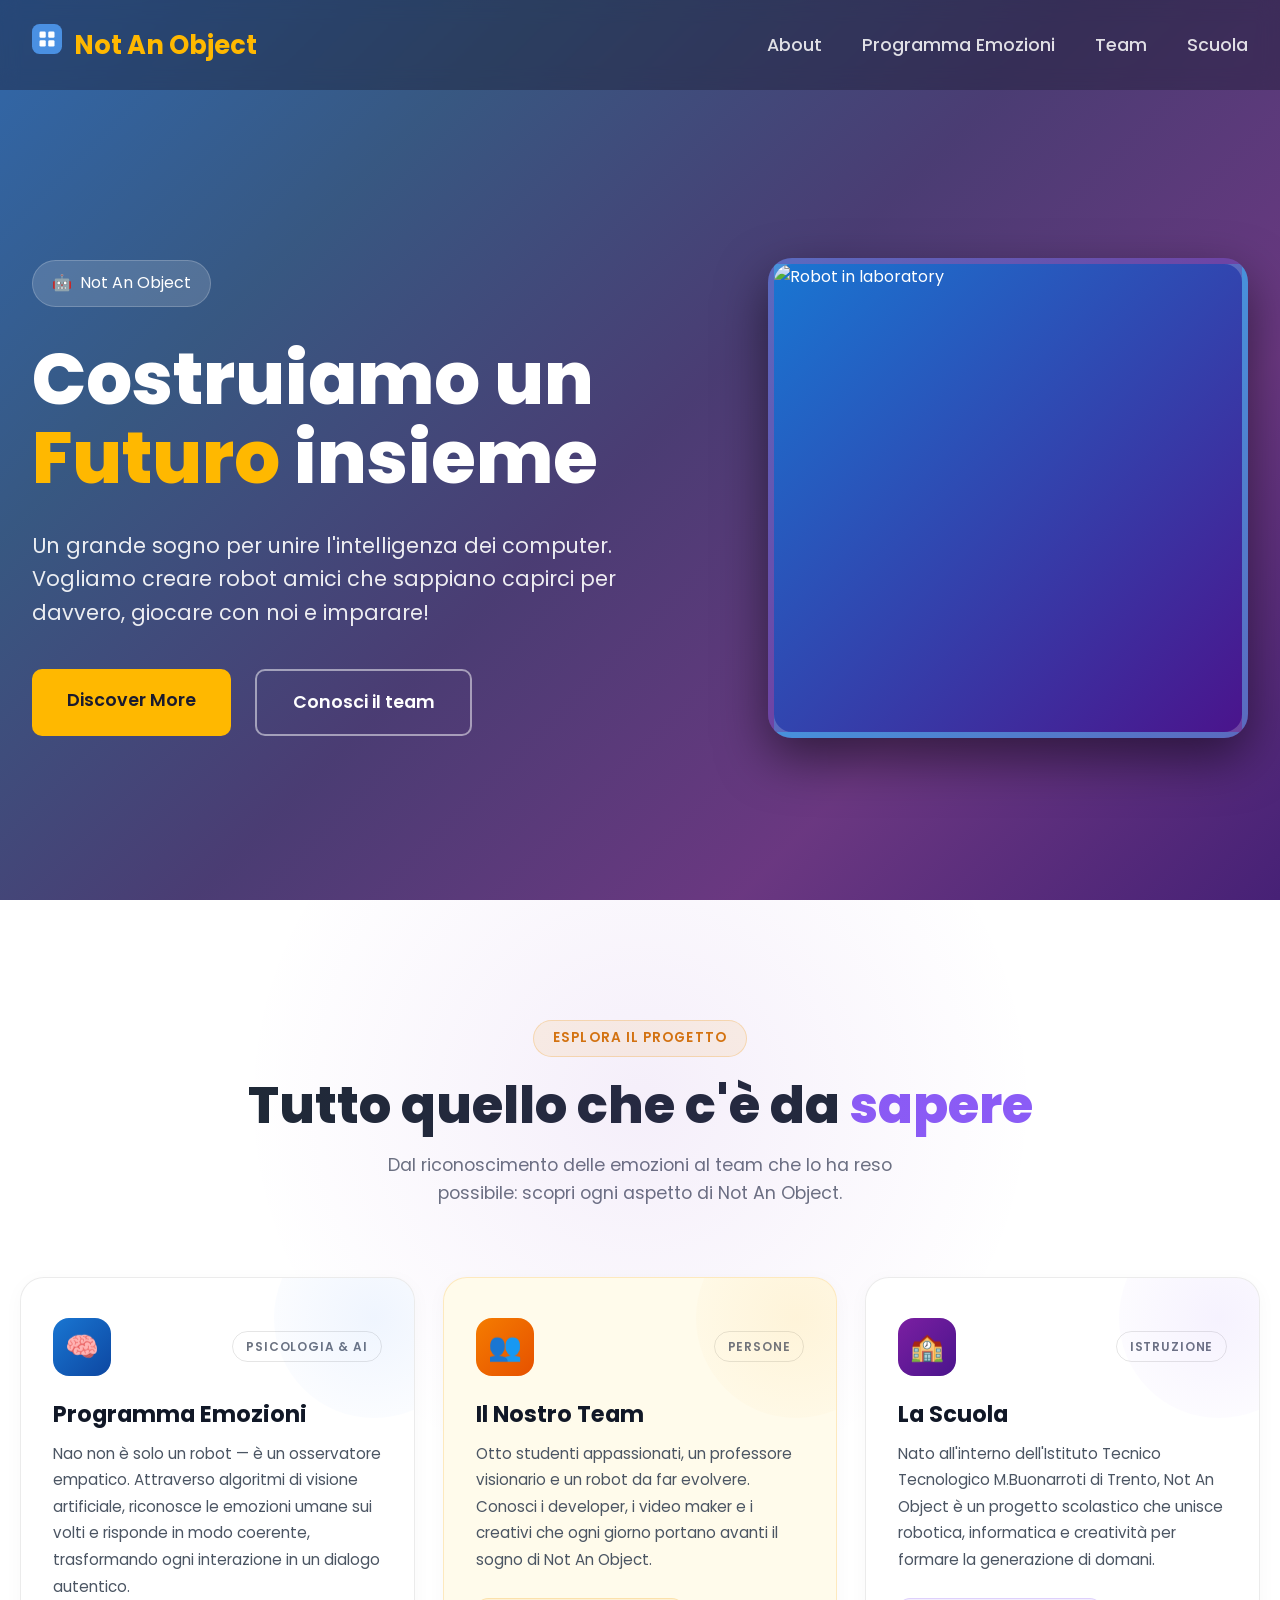
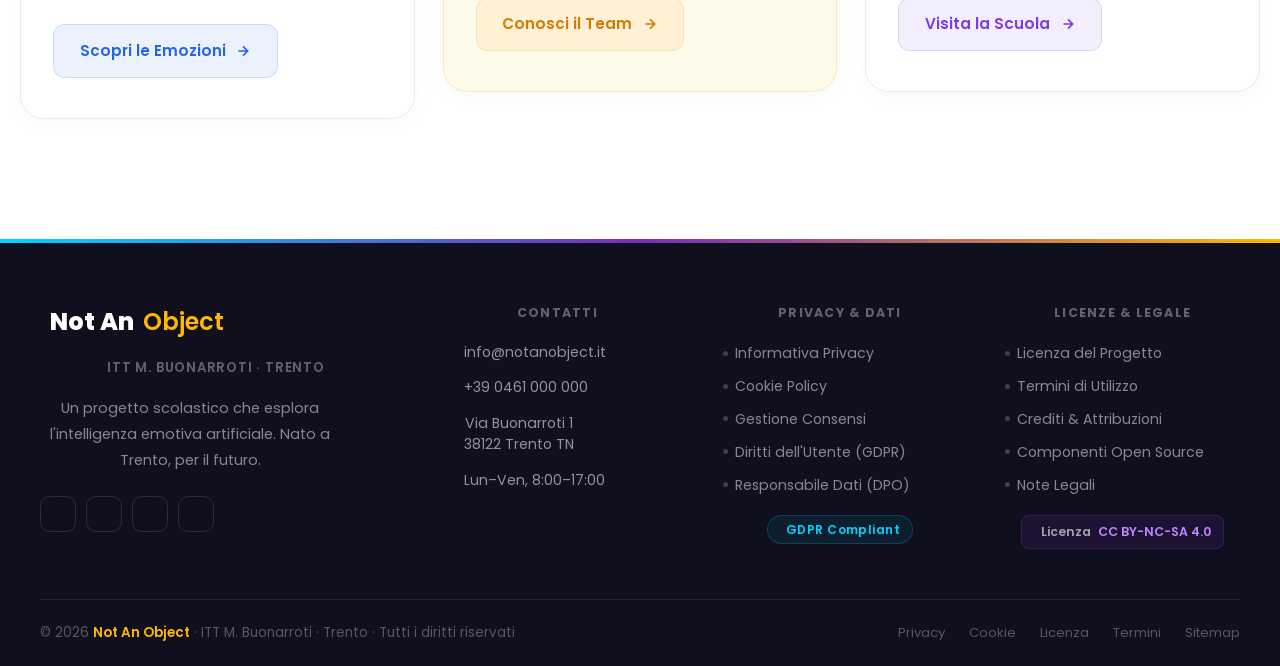
==== commit ebad2842: "Modifica footer" ====
--- a/index.html
+++ b/index.html
@@ -25,9 +25,9 @@
             </div>
             <ul class="nav-links">
                 <li><a href="index.html">About</a></li>
-                <li><a href="emozioni.html">Programma Emozioni</a></li>
-                <li><a href="team.html">Team</a></li>
-                <li><a href="school.html">Scuola</a></li>
+                <li><a href="Pagine/emozioni.html">Programma Emozioni</a></li>
+                <li><a href="Pagine/team.html">Team</a></li>
+                <li><a href="Pagine/school.html">Scuola</a></li>
             </ul>
         </div>
     </nav>
@@ -129,9 +129,104 @@
     </section>
     <!-- ===== FINE SEZIONE DISCOVER ===== -->
 
-    <footer>
-        <p>© 2026 <span>Not An Object</span> · Istituto Tecnico Tecnologico M.Buonarroti · Trento</p>
-    </footer>
+    <div class="footer-accent-bar"></div>
+
+  <footer>
+    <div class="footer-inner">
+      <div class="footer-grid">
+
+        <!-- Colonna 1: Brand -->
+        <div class="footer-col footer-brand">
+          <a href="#" class="footer-logo">
+            <i class="fa-solid fa-robot"></i>
+            Not An <span>Object</span>
+          </a>
+          <p class="footer-school">
+            ITT M. Buonarroti · Trento
+          </p>
+          <p class="footer-desc">
+            Un progetto scolastico che esplora l'intelligenza emotiva artificiale. Nato a Trento, per il futuro.
+          </p>
+          <div class="footer-social">
+            <a href="#" aria-label="Instagram"><i class="fa-brands fa-instagram"></i></a>
+            <a href="#" aria-label="GitHub"><i class="fa-brands fa-github"></i></a>
+            <a href="#" aria-label="LinkedIn"><i class="fa-brands fa-linkedin-in"></i></a>
+            <a href="#" aria-label="YouTube"><i class="fa-brands fa-youtube"></i></a>
+          </div>
+        </div>
+
+        <!-- Colonna 2: Contatti -->
+        <div class="footer-col">
+          <h4>Contatti</h4>
+          <ul class="footer-contact-list">
+            <li>
+              <i class="fa-solid fa-envelope"></i>
+              <a href="mailto:info@notanobject.it">info@notanobject.it</a>
+            </li>
+            <li>
+              <i class="fa-solid fa-phone"></i>
+              +39 0461 000 000
+            </li>
+            <li>
+              <i class="fa-solid fa-location-dot"></i>
+              Via Buonarroti 1<br>38122 Trento TN
+            </li>
+            <li>
+              <i class="fa-solid fa-clock"></i>
+              Lun–Ven, 8:00–17:00
+            </li>
+          </ul>
+        </div>
+
+        <!-- Colonna 3: Privacy -->
+        <div class="footer-col">
+          <h4>Privacy & Dati</h4>
+          <ul class="footer-link-list">
+            <li><a href="#">Informativa Privacy</a></li>
+            <li><a href="#">Cookie Policy</a></li>
+            <li><a href="#">Gestione Consensi</a></li>
+            <li><a href="#">Diritti dell'Utente (GDPR)</a></li>
+            <li><a href="#">Responsabile Dati (DPO)</a></li>
+          </ul>
+          <div class="gdpr-chip">
+            <i class="fa-solid fa-shield-halved"></i>
+            GDPR Compliant
+          </div>
+        </div>
+
+        <!-- Colonna 4: Licenze -->
+        <div class="footer-col">
+          <h4>Licenze & Legale</h4>
+          <ul class="footer-link-list">
+            <li><a href="#">Licenza del Progetto</a></li>
+            <li><a href="#">Termini di Utilizzo</a></li>
+            <li><a href="#">Crediti & Attribuzioni</a></li>
+            <li><a href="#">Componenti Open Source</a></li>
+            <li><a href="#">Note Legali</a></li>
+          </ul>
+          <div class="license-badge">
+            <i class="fa-brands fa-creative-commons"></i>
+            Licenza <span>CC BY-NC-SA 4.0</span>
+          </div>
+        </div>
+
+      </div>
+    </div>
+
+    <!-- Bottom bar -->
+    <div class="footer-bottom">
+      <p class="footer-copy">
+        © 2026 <strong>Not An Object</strong> · ITT M. Buonarroti · Trento · Tutti i diritti riservati
+      </p>
+      <nav class="footer-bottom-links">
+        <a href="#">Privacy</a>
+        <a href="#">Cookie</a>
+        <a href="#">Licenza</a>
+        <a href="#">Termini</a>
+        <a href="#">Sitemap</a>
+      </nav>
+    </div>
+  </footer>
 
     <script src="script.js"></script>
 </body>
--- a/style.css
+++ b/style.css
@@ -985,4 +985,170 @@
     .value-card { width: 100%; }
     .image-frame { width: 320px; height: 320px; }
     .nav-links { display: none; /* Inserire qui un eventuale hamburger menu logica */ }
+}
+/* === SEZIONE SCALA EMOZIONI - VERSIONE MIGLIORATA === */
+/* === SEZIONE SCALA EMOZIONI - UNA RIGA SU SCHERMI GRANDI === */
+.emotion-scale-section {
+    padding: 140px 20px;
+    text-align: center;
+    background: linear-gradient(135deg, #1a1a2e 0%, #16213e 100%);
+    color: white;
+}
+
+.scale-title {
+    font-size: 3.3rem;
+    font-weight: 800;
+    margin-bottom: 80px;
+    background: linear-gradient(90deg, #00d4ff, #c026d3);
+    -webkit-background-clip: text;
+    -webkit-text-fill-color: transparent;
+}
+
+.emotion-map {
+    position: relative;
+    display: flex;
+    flex-direction: column;
+    align-items: center;
+}
+
+.heart {
+    font-size: 3.8rem;
+    margin-bottom: 30px;
+    animation: pulse 1.8s infinite ease-in-out;
+}
+
+.main-line {
+    width: 5px;
+    height: 80px;
+    background: linear-gradient(to bottom, #ff4d6d, #7b2cbf);
+    margin-bottom: 60px;
+    border-radius: 10px;
+}
+
+/* GRIGLIA EMOZIONI */
+.emotion-row {
+    display: flex;
+    flex-wrap: wrap;
+    justify-content: center;
+    align-items: center;
+    gap: 20px;
+    max-width: 1400px;
+    width: 100%;
+    padding: 10px 20px;
+}
+
+.emotion {
+    text-align: center;
+    flex: 1 1 0;        /* ← si restringono proporzionalmente */
+    min-width: 0;       /* ← permette di restringersi sotto il minimo */
+}
+
+.emotion span {
+    display: inline-block;
+    font-size: 2.2rem;  /* ← ridotto */
+    background: #1a1a2e;
+    padding: 14px;      /* ← ridotto */
+    border-radius: 50%;
+    border: 4px solid #00d4ff;
+    box-shadow: 0 0 20px rgba(0, 212, 255, 0.6);
+    transition: all 0.4s ease;
+}
+
+.emotion p {
+    margin-top: 10px;
+    font-size: 0.85rem; /* ← ridotto */
+    font-weight: 500;
+    color: rgba(255,255,255,0.9);
+    white-space: nowrap; /* ← evita che il testo vada a capo */
+}
+
+/* Hover effect */
+.emotion:hover {
+    transform: translateY(-10px);
+}
+
+.emotion span:hover {
+    transform: scale(1.28) rotate(10deg);
+    border-color: #c026d3;
+    box-shadow: 0 0 35px rgba(192, 38, 211, 0.8);
+}
+
+/* Animazione cuore */
+@keyframes pulse {
+    0%, 100% { transform: scale(1); }
+    50% { transform: scale(1.28); }
+}
+
+/* ===================== RESPONSIVITÀ ===================== */
+
+/* Su schermi GRANDI → tutto su UNA sola riga */
+@media (min-width: 1200px) {
+    .emotion-row {
+        gap: 45px;
+    }
+    .emotion span {
+        font-size: 3.1rem;
+        padding: 20px;
+    }
+}
+
+/* Su tablet e schermi medi → ancora su una riga ma con gap più piccolo */
+@media (max-width: 1199px) {
+    .emotion-row {
+        gap: 25px;
+        padding: 15px 10px;
+    }
+    .emotion span {
+        font-size: 2.6rem;
+        padding: 16px;
+    }
+    .emotion p {
+        font-size: 0.98rem;
+    }
+}
+
+/* Su mobile → va a capo (2 o 3 per riga) */
+@media (max-width: 768px) {
+    .emotion-row {
+        flex-wrap: wrap;           /* Qui permette di andare a capo */
+        justify-content: center;
+        gap: 28px 20px;
+    }
+    .emotion {
+        min-width: 90px;
+    }
+    .emotion span {
+        font-size: 2.4rem;
+        padding: 14px;
+    }
+}
+
+@media (max-width: 480px) {
+    .scale-title {
+        font-size: 2.4rem;
+    }
+    .emotion-row {
+        gap: 22px 15px;
+    }
+}
+.emotion-author {
+    display: flex;
+    flex-direction: column;
+    align-items: center;
+    margin-top: 8px;
+    gap: 5px;
+}
+
+.emotion-line {
+    width: 2px;
+    height: 20px;
+    background: linear-gradient(to bottom, #00d4ff, #7b2cbf);
+    border-radius: 2px;
+}
+
+.emotion-name {
+    font-size: 0.75rem;
+    color: rgba(255, 255, 255, 0.6);
+    font-weight: 500;
+    white-space: nowrap;
 }
--- a/discover-additions.css
+++ b/discover-additions.css
@@ -6,7 +6,7 @@
 /* --- Discover Section --- */
 .discover-section {
     padding: 120px 20px;
-    background-color: #12122a;
+    background-color: #ffffff; /* Sfondo impostato su bianco */
     position: relative;
     overflow: hidden;
 }
@@ -20,7 +20,7 @@
     transform: translateX(-50%);
     width: 800px;
     height: 800px;
-    background: radial-gradient(circle, rgba(74, 20, 140, 0.15) 0%, transparent 70%);
+    background: radial-gradient(circle, rgba(123, 44, 191, 0.08) 0%, transparent 70%); /* Opacità ridotta per il bianco */
     pointer-events: none;
 }
 
@@ -37,8 +37,8 @@
 
 .discover-label {
     display: inline-block;
-    background: rgba(255, 184, 0, 0.12);
-    color: #FFB800;
+    background: rgba(245, 158, 11, 0.1);
+    color: #d97706; /* Giallo scuro/Ambra per leggibilità su bianco */
     padding: 0.4rem 1.2rem;
     border-radius: 50px;
     font-size: 0.85rem;
@@ -46,24 +46,24 @@
     letter-spacing: 0.08em;
     text-transform: uppercase;
     margin-bottom: 1.2rem;
-    border: 1px solid rgba(255, 184, 0, 0.25);
+    border: 1px solid rgba(245, 158, 11, 0.25);
 }
 
 .discover-header h2 {
     font-size: 3.2rem;
     font-weight: 800;
-    color: white;
+    color: #1f2937; /* Grigio molto scuro */
     line-height: 1.15;
     margin-bottom: 1rem;
 }
 
 .highlight-purple {
-    color: #a78bfa;
+    color: #8b5cf6; /* Viola più scuro per contrasto */
 }
 
 .discover-header p {
     font-size: 1.1rem;
-    color: rgba(255, 255, 255, 0.55);
+    color: #6b7280; /* Grigio medio */
     max-width: 560px;
     margin: 0 auto;
 }
@@ -79,8 +79,8 @@
 /* Card base */
 .discover-card {
     position: relative;
-    background: rgba(255, 255, 255, 0.04);
-    border: 1px solid rgba(255, 255, 255, 0.09);
+    background: #ffffff; /* Sfondo bianco per le card */
+    border: 1px solid rgba(0, 0, 0, 0.08); /* Bordo scuro leggero */
     border-radius: 24px;
     padding: 2.5rem 2rem;
     display: flex;
@@ -92,6 +92,7 @@
     opacity: 0;
     transform: translateY(40px);
     animation: fadeUp 0.7s ease forwards;
+    box-shadow: 0 4px 20px rgba(0, 0, 0, 0.03); /* Ombra di base molto leggera */
 }
 
 .discover-card:nth-child(1) { animation-delay: 0.1s; }
@@ -100,21 +101,21 @@
 
 .discover-card:hover {
     transform: translateY(-10px);
-    border-color: rgba(255, 255, 255, 0.18);
-    box-shadow: 0 24px 60px rgba(0, 0, 0, 0.5);
+    border-color: rgba(0, 0, 0, 0.15);
+    box-shadow: 0 20px 40px rgba(0, 0, 0, 0.08); /* Ombra scura e morbida */
 }
 
 /* Card in evidenza (Team) */
 .discover-card.card-featured {
-    background: rgba(255, 184, 0, 0.05);
-    border-color: rgba(255, 184, 0, 0.2);
+    background: #fffbeb; /* Giallo chiarissimo */
+    border-color: rgba(245, 158, 11, 0.2);
     transform: translateY(-8px); /* leggermente sollevata di default */
 }
 
 .discover-card.card-featured:hover {
     transform: translateY(-18px);
-    border-color: rgba(255, 184, 0, 0.4);
-    box-shadow: 0 28px 70px rgba(255, 184, 0, 0.15);
+    border-color: rgba(245, 158, 11, 0.4);
+    box-shadow: 0 24px 50px rgba(245, 158, 11, 0.15);
 }
 
 /* Effetto glow decorativo in background */
@@ -125,16 +126,16 @@
     width: 200px;
     height: 200px;
     border-radius: 50%;
-    opacity: 0.12;
+    opacity: 0.08; /* Abbassato leggermente per il tema chiaro */
     pointer-events: none;
     transition: opacity 0.35s ease;
 }
 
-.discover-card:hover .card-glow { opacity: 0.2; }
-
-.glow-blue   { background: radial-gradient(circle, #4A90E2, transparent); }
-.glow-yellow { background: radial-gradient(circle, #FFB800, transparent); }
-.glow-purple { background: radial-gradient(circle, #7b2cbf, transparent); }
+.discover-card:hover .card-glow { opacity: 0.15; }
+
+.glow-blue   { background: radial-gradient(circle, #3b82f6, transparent); }
+.glow-yellow { background: radial-gradient(circle, #f59e0b, transparent); }
+.glow-purple { background: radial-gradient(circle, #8b5cf6, transparent); }
 
 /* Parte superiore della card */
 .card-top {
@@ -163,8 +164,8 @@
     font-weight: 600;
     letter-spacing: 0.07em;
     text-transform: uppercase;
-    color: rgba(255, 255, 255, 0.4);
-    border: 1px solid rgba(255, 255, 255, 0.12);
+    color: #6b7280; /* Grigio scuro per tema chiaro */
+    border: 1px solid rgba(0, 0, 0, 0.1);
     padding: 0.3rem 0.8rem;
     border-radius: 50px;
 }
@@ -177,14 +178,14 @@
 .card-body h3 {
     font-size: 1.4rem;
     font-weight: 700;
-    color: white;
+    color: #111827; /* Quasi nero */
     margin-bottom: 0.8rem;
     line-height: 1.25;
 }
 
 .card-body p {
     font-size: 0.95rem;
-    color: rgba(255, 255, 255, 0.6);
+    color: #4b5563; /* Grigio scuro */
     line-height: 1.75;
     margin: 0;
 }
@@ -212,39 +213,39 @@
 }
 
 .card-btn-blue {
-    background: rgba(74, 144, 226, 0.15);
-    color: #7ab8f5;
-    border: 1px solid rgba(74, 144, 226, 0.3);
+    background: rgba(59, 130, 246, 0.1);
+    color: #2563eb; /* Blu più scuro */
+    border: 1px solid rgba(59, 130, 246, 0.2);
 }
 
 .card-btn-blue:hover {
-    background: rgba(74, 144, 226, 0.28);
-    border-color: rgba(74, 144, 226, 0.5);
-    color: #a8d1ff;
+    background: rgba(59, 130, 246, 0.15);
+    border-color: rgba(59, 130, 246, 0.4);
+    color: #1d4ed8;
 }
 
 .card-btn-yellow {
-    background: rgba(255, 184, 0, 0.15);
-    color: #FFB800;
-    border: 1px solid rgba(255, 184, 0, 0.35);
+    background: rgba(245, 158, 11, 0.1);
+    color: #d97706; /* Ambra scuro */
+    border: 1px solid rgba(245, 158, 11, 0.2);
 }
 
 .card-btn-yellow:hover {
-    background: rgba(255, 184, 0, 0.28);
-    border-color: rgba(255, 184, 0, 0.55);
-    color: #ffd05e;
+    background: rgba(245, 158, 11, 0.15);
+    border-color: rgba(245, 158, 11, 0.4);
+    color: #b45309;
 }
 
 .card-btn-purple {
-    background: rgba(123, 44, 191, 0.15);
-    color: #b07ef5;
-    border: 1px solid rgba(123, 44, 191, 0.35);
+    background: rgba(139, 92, 246, 0.1);
+    color: #7c3aed; /* Viola scuro */
+    border: 1px solid rgba(139, 92, 246, 0.2);
 }
 
 .card-btn-purple:hover {
-    background: rgba(123, 44, 191, 0.28);
-    border-color: rgba(123, 44, 191, 0.55);
-    color: #c9a4ff;
+    background: rgba(139, 92, 246, 0.15);
+    border-color: rgba(139, 92, 246, 0.4);
+    color: #6d28d9;
 }
 
 /* Responsività */
@@ -265,3 +266,253 @@
         font-size: 2.2rem;
     }
 }
+.footer-accent-bar {
+      height: 4px;
+      background: linear-gradient(90deg, #00d4ff 0%, #7b2cbf 50%, #FFB800 100%);
+    }
+
+    /* ---------- Main footer wrapper ---------- */
+    footer {
+      background: #0f0f1e;
+      color: rgba(255, 255, 255, 0.65);
+      font-size: 0.95rem;
+      padding: 0;
+    }
+
+    .footer-inner {
+      max-width: 1300px;
+      margin: 0 auto;
+      padding: 60px 40px 0;
+    }
+
+    /* ---------- Grid 4 colonne ---------- */
+    .footer-grid {
+      display: grid;
+      grid-template-columns: 1.5fr 1fr 1fr 1fr;
+      gap: 3rem;
+      padding-bottom: 50px;
+      border-bottom: 1px solid rgba(255, 255, 255, 0.08);
+    }
+
+    /* --- Brand column --- */
+    .footer-brand .footer-logo {
+      display: flex;
+      align-items: center;
+      gap: 0.6rem;
+      font-size: 1.5rem;
+      font-weight: 800;
+      color: #fff;
+      margin-bottom: 1rem;
+      text-decoration: none;
+    }
+
+    .footer-brand .footer-logo span { color: #FFB800; }
+
+    .footer-brand .footer-school {
+      font-size: 0.82rem;
+      font-weight: 600;
+      letter-spacing: 0.06em;
+      text-transform: uppercase;
+      color: rgba(255,255,255,0.35);
+      margin-bottom: 1.1rem;
+      line-height: 1.6;
+    }
+
+    .footer-brand .footer-desc {
+      font-size: 0.9rem;
+      line-height: 1.8;
+      color: rgba(255,255,255,0.5);
+      margin-bottom: 1.4rem;
+      max-width: 300px;
+    }
+
+    /* Social icons */
+    .footer-social {
+      display: flex;
+      gap: 10px;
+    }
+
+    .footer-social a {
+      width: 36px;
+      height: 36px;
+      border-radius: 10px;
+      border: 1px solid rgba(255, 255, 255, 0.12);
+      display: flex;
+      align-items: center;
+      justify-content: center;
+      color: rgba(255,255,255,0.5);
+      font-size: 0.9rem;
+      text-decoration: none;
+      transition: all 0.3s ease;
+    }
+
+    .footer-social a:hover {
+      background: rgba(255, 184, 0, 0.15);
+      border-color: #FFB800;
+      color: #FFB800;
+      transform: translateY(-3px);
+    }
+
+    /* --- Column titles --- */
+    .footer-col h4 {
+      font-size: 0.78rem;
+      font-weight: 700;
+      letter-spacing: 0.1em;
+      text-transform: uppercase;
+      color: rgba(255,255,255,0.35);
+      margin-bottom: 1.2rem;
+    }
+
+    /* --- Contact list --- */
+    .footer-contact-list {
+      list-style: none;
+      display: flex;
+      flex-direction: column;
+      gap: 0.9rem;
+    }
+
+    .footer-contact-list li {
+      display: flex;
+      align-items: flex-start;
+      gap: 10px;
+      font-size: 0.88rem;
+      color: rgba(255,255,255,0.55);
+      line-height: 1.5;
+    }
+
+    .footer-contact-list li i {
+      font-size: 0.8rem;
+      color: #00d4ff;
+      margin-top: 3px;
+      flex-shrink: 0;
+      width: 14px;
+    }
+
+    .footer-contact-list a {
+      color: rgba(255,255,255,0.55);
+      text-decoration: none;
+      transition: color 0.2s;
+    }
+
+    .footer-contact-list a:hover { color: #00d4ff; }
+
+    /* --- Link lists (Privacy & Licenze) --- */
+    .footer-link-list {
+      list-style: none;
+      display: flex;
+      flex-direction: column;
+      gap: 0.65rem;
+    }
+
+    .footer-link-list a {
+      color: rgba(255,255,255,0.5);
+      text-decoration: none;
+      font-size: 0.88rem;
+      display: flex;
+      align-items: center;
+      gap: 7px;
+      transition: all 0.2s ease;
+    }
+
+    .footer-link-list a::before {
+      content: '';
+      display: inline-block;
+      width: 5px;
+      height: 5px;
+      border-radius: 50%;
+      background: rgba(255,255,255,0.2);
+      flex-shrink: 0;
+      transition: background 0.2s, transform 0.2s;
+    }
+
+    .footer-link-list a:hover {
+      color: rgba(255,255,255,0.9);
+      padding-left: 4px;
+    }
+
+    .footer-link-list a:hover::before {
+      background: #FFB800;
+      transform: scale(1.4);
+    }
+
+    /* --- GDPR chip --- */
+    .gdpr-chip {
+      display: inline-flex;
+      align-items: center;
+      gap: 6px;
+      margin-top: 1.2rem;
+      background: rgba(0, 212, 255, 0.08);
+      border: 1px solid rgba(0, 212, 255, 0.2);
+      border-radius: 50px;
+      padding: 4px 12px;
+      font-size: 0.75rem;
+      font-weight: 600;
+      color: #00d4ff;
+      letter-spacing: 0.04em;
+    }
+
+    .gdpr-chip i { font-size: 0.7rem; }
+
+    /* --- License badge --- */
+    .license-badge {
+      display: inline-flex;
+      align-items: center;
+      gap: 7px;
+      margin-top: 1.2rem;
+      background: rgba(123, 44, 191, 0.12);
+      border: 1px solid rgba(123, 44, 191, 0.3);
+      border-radius: 8px;
+      padding: 6px 12px;
+      font-size: 0.78rem;
+      font-weight: 600;
+      color: rgba(255,255,255,0.6);
+    }
+
+    .license-badge span { color: #c084fc; }
+
+    /* ---------- Bottom bar ---------- */
+    .footer-bottom {
+      display: flex;
+      justify-content: space-between;
+      align-items: center;
+      flex-wrap: wrap;
+      gap: 12px;
+      padding: 22px 40px;
+      max-width: 1300px;
+      margin: 0 auto;
+    }
+
+    .footer-copy {
+      font-size: 0.84rem;
+      color: rgba(255,255,255,0.3);
+    }
+
+    .footer-copy strong {
+      color: #FFB800;
+      font-weight: 600;
+    }
+
+    .footer-bottom-links {
+      display: flex;
+      gap: 1.5rem;
+    }
+
+    .footer-bottom-links a {
+      font-size: 0.82rem;
+      color: rgba(255,255,255,0.3);
+      text-decoration: none;
+      transition: color 0.2s;
+    }
+
+    .footer-bottom-links a:hover { color: rgba(255,255,255,0.7); }
+
+    /* ---------- Responsività ---------- */
+    @media (max-width: 1000px) {
+      .footer-grid { grid-template-columns: 1fr 1fr; }
+    }
+
+    @media (max-width: 600px) {
+      .footer-inner { padding: 40px 20px 0; }
+      .footer-grid { grid-template-columns: 1fr; gap: 2rem; }
+      .footer-bottom { flex-direction: column; text-align: center; padding: 20px; }
+    }
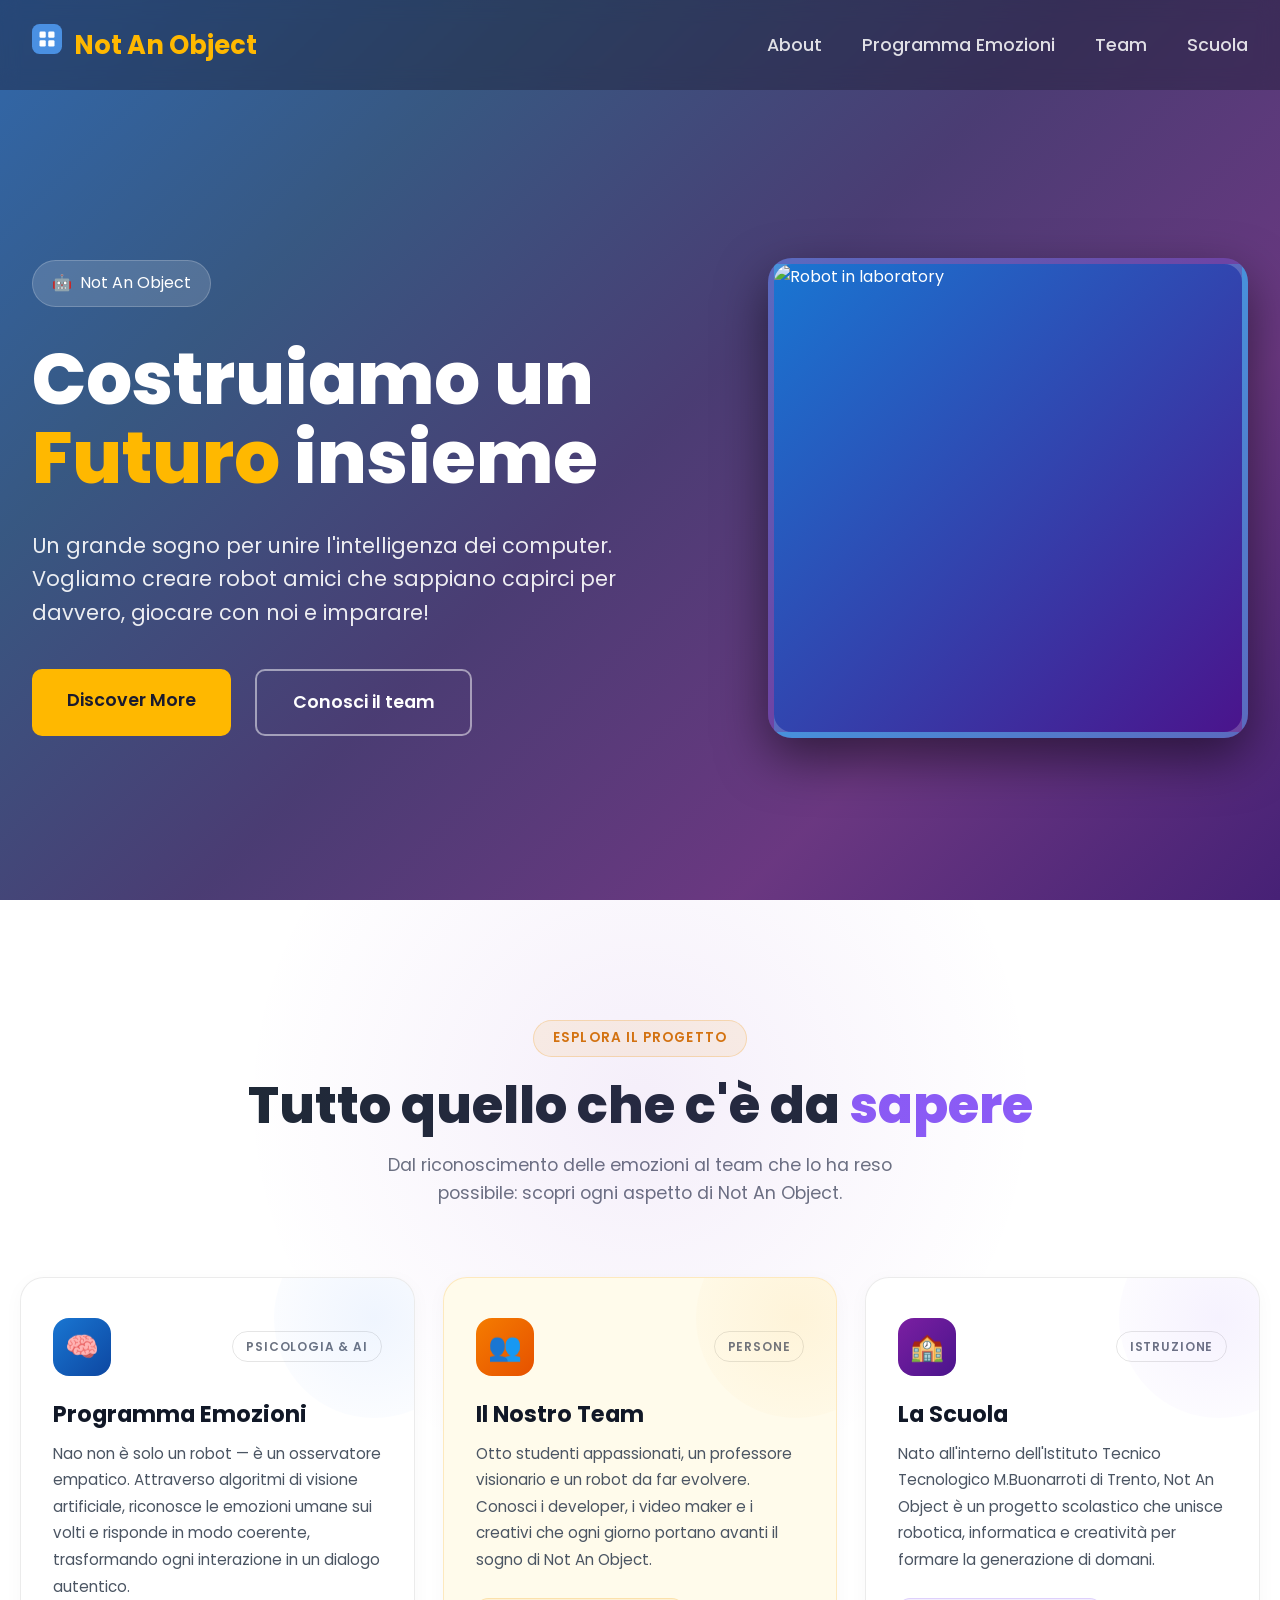
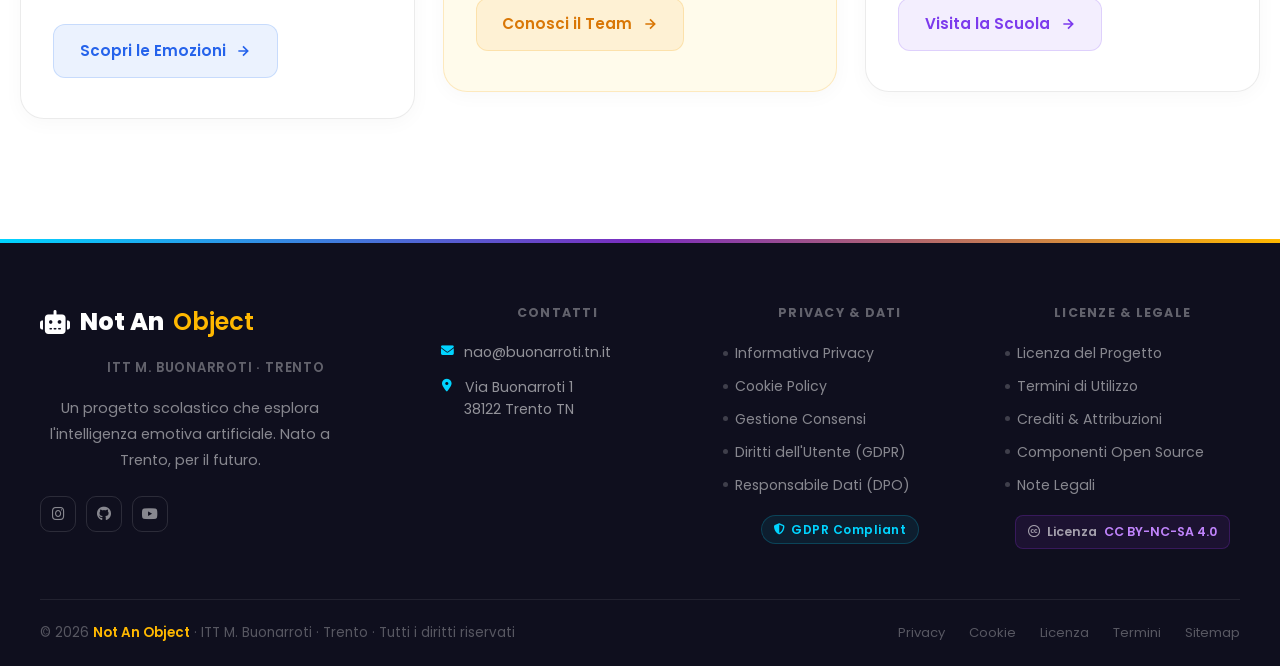
==== commit 2c231fb3: "Aggiunta CSS su tutte le pagine" ====
--- a/index.html
+++ b/index.html
@@ -1,24 +1,28 @@
 <!DOCTYPE html>
 <html lang="it">
+
 <head>
     <meta charset="UTF-8">
     <meta name="viewport" content="width=device-width, initial-scale=1.0">
     <title>Not An Object - Building the Future of Robotics</title>
     <link rel="stylesheet" href="style.css">
     <link rel="stylesheet" href="discover-additions.css">
-    <link href="https://fonts.googleapis.com/css2?family=Poppins:wght@400;500;600;700;800&display=swap" rel="stylesheet">
+    <link href="https://fonts.googleapis.com/css2?family=Poppins:wght@400;500;600;700;800&display=swap"
+        rel="stylesheet">
+    <link rel="stylesheet" href="https://cdnjs.cloudflare.com/ajax/libs/font-awesome/6.5.0/css/all.min.css">
 </head>
+
 <body>
     <nav class="navbar">
         <div class="nav-container">
             <div class="logo">
                 <div class="logo-icon">
                     <svg width="30" height="30" viewBox="0 0 24 24" fill="none">
-                        <rect width="24" height="24" rx="6" fill="#4A90E2"/>
-                        <rect x="6" y="6" width="5" height="5" rx="1" fill="white"/>
-                        <rect x="13" y="6" width="5" height="5" rx="1" fill="white"/>
-                        <rect x="6" y="13" width="5" height="5" rx="1" fill="white"/>
-                        <rect x="13" y="13" width="5" height="5" rx="1" fill="white"/>
+                        <rect width="24" height="24" rx="6" fill="#4A90E2" />
+                        <rect x="6" y="6" width="5" height="5" rx="1" fill="white" />
+                        <rect x="13" y="6" width="5" height="5" rx="1" fill="white" />
+                        <rect x="6" y="13" width="5" height="5" rx="1" fill="white" />
+                        <rect x="13" y="13" width="5" height="5" rx="1" fill="white" />
                     </svg>
                 </div>
                 <span>Not An Object</span>
@@ -41,7 +45,8 @@
                     Not An Object
                 </span>
                 <h1>Costruiamo un <span class="highlight">Futuro</span> insieme</h1>
-                <p>Un grande sogno per unire l'intelligenza dei computer. Vogliamo creare robot amici che sappiano capirci per davvero, giocare con noi e imparare!</p>
+                <p>Un grande sogno per unire l'intelligenza dei computer. Vogliamo creare robot amici che sappiano
+                    capirci per davvero, giocare con noi e imparare!</p>
                 <div class="hero-buttons">
                     <a href="#discover" class="btn btn-primary">Discover More</a>
                     <a href="team.html" class="btn btn-secondary">Conosci il team</a>
@@ -62,7 +67,8 @@
             <div class="discover-header">
                 <span class="discover-label">Esplora il Progetto</span>
                 <h2>Tutto quello che c'è da <span class="highlight-purple">sapere</span></h2>
-                <p>Dal riconoscimento delle emozioni al team che lo ha reso possibile: scopri ogni aspetto di Not An Object.</p>
+                <p>Dal riconoscimento delle emozioni al team che lo ha reso possibile: scopri ogni aspetto di Not An
+                    Object.</p>
             </div>
 
             <div class="discover-grid">
@@ -78,11 +84,16 @@
                     </div>
                     <div class="card-body">
                         <h3>Programma Emozioni</h3>
-                        <p>Nao non è solo un robot — è un osservatore empatico. Attraverso algoritmi di visione artificiale, riconosce le emozioni umane sui volti e risponde in modo coerente, trasformando ogni interazione in un dialogo autentico.</p>
+                        <p>Nao non è solo un robot — è un osservatore empatico. Attraverso algoritmi di visione
+                            artificiale, riconosce le emozioni umane sui volti e risponde in modo coerente, trasformando
+                            ogni interazione in un dialogo autentico.</p>
                     </div>
                     <a href="emozioni.html" class="card-btn card-btn-blue">
                         Scopri le Emozioni
-                        <svg width="16" height="16" viewBox="0 0 24 24" fill="none" stroke="currentColor" stroke-width="2.5"><path d="M5 12h14M12 5l7 7-7 7"/></svg>
+                        <svg width="16" height="16" viewBox="0 0 24 24" fill="none" stroke="currentColor"
+                            stroke-width="2.5">
+                            <path d="M5 12h14M12 5l7 7-7 7" />
+                        </svg>
                     </a>
                 </div>
 
@@ -97,11 +108,16 @@
                     </div>
                     <div class="card-body">
                         <h3>Il Nostro Team</h3>
-                        <p>Otto studenti appassionati, un professore visionario e un robot da far evolvere. Conosci i developer, i video maker e i creativi che ogni giorno portano avanti il sogno di Not An Object.</p>
+                        <p>Otto studenti appassionati, un professore visionario e un robot da far evolvere. Conosci i
+                            developer, i video maker e i creativi che ogni giorno portano avanti il sogno di Not An
+                            Object.</p>
                     </div>
                     <a href="team.html" class="card-btn card-btn-yellow">
                         Conosci il Team
-                        <svg width="16" height="16" viewBox="0 0 24 24" fill="none" stroke="currentColor" stroke-width="2.5"><path d="M5 12h14M12 5l7 7-7 7"/></svg>
+                        <svg width="16" height="16" viewBox="0 0 24 24" fill="none" stroke="currentColor"
+                            stroke-width="2.5">
+                            <path d="M5 12h14M12 5l7 7-7 7" />
+                        </svg>
                     </a>
                 </div>
 
@@ -116,11 +132,16 @@
                     </div>
                     <div class="card-body">
                         <h3>La Scuola</h3>
-                        <p>Nato all'interno dell'Istituto Tecnico Tecnologico M.Buonarroti di Trento, Not An Object è un progetto scolastico che unisce robotica, informatica e creatività per formare la generazione di domani.</p>
+                        <p>Nato all'interno dell'Istituto Tecnico Tecnologico M.Buonarroti di Trento, Not An Object è un
+                            progetto scolastico che unisce robotica, informatica e creatività per formare la generazione
+                            di domani.</p>
                     </div>
                     <a href="school.html" class="card-btn card-btn-purple">
                         Visita la Scuola
-                        <svg width="16" height="16" viewBox="0 0 24 24" fill="none" stroke="currentColor" stroke-width="2.5"><path d="M5 12h14M12 5l7 7-7 7"/></svg>
+                        <svg width="16" height="16" viewBox="0 0 24 24" fill="none" stroke="currentColor"
+                            stroke-width="2.5">
+                            <path d="M5 12h14M12 5l7 7-7 7" />
+                        </svg>
                     </a>
                 </div>
 
@@ -131,103 +152,99 @@
 
     <div class="footer-accent-bar"></div>
 
-  <footer>
-    <div class="footer-inner">
-      <div class="footer-grid">
-
-        <!-- Colonna 1: Brand -->
-        <div class="footer-col footer-brand">
-          <a href="#" class="footer-logo">
-            <i class="fa-solid fa-robot"></i>
-            Not An <span>Object</span>
-          </a>
-          <p class="footer-school">
-            ITT M. Buonarroti · Trento
-          </p>
-          <p class="footer-desc">
-            Un progetto scolastico che esplora l'intelligenza emotiva artificiale. Nato a Trento, per il futuro.
-          </p>
-          <div class="footer-social">
-            <a href="#" aria-label="Instagram"><i class="fa-brands fa-instagram"></i></a>
-            <a href="#" aria-label="GitHub"><i class="fa-brands fa-github"></i></a>
-            <a href="#" aria-label="LinkedIn"><i class="fa-brands fa-linkedin-in"></i></a>
-            <a href="#" aria-label="YouTube"><i class="fa-brands fa-youtube"></i></a>
-          </div>
-        </div>
-
-        <!-- Colonna 2: Contatti -->
-        <div class="footer-col">
-          <h4>Contatti</h4>
-          <ul class="footer-contact-list">
-            <li>
-              <i class="fa-solid fa-envelope"></i>
-              <a href="mailto:info@notanobject.it">info@notanobject.it</a>
-            </li>
-            <li>
-              <i class="fa-solid fa-phone"></i>
-              +39 0461 000 000
-            </li>
-            <li>
-              <i class="fa-solid fa-location-dot"></i>
-              Via Buonarroti 1<br>38122 Trento TN
-            </li>
-            <li>
-              <i class="fa-solid fa-clock"></i>
-              Lun–Ven, 8:00–17:00
-            </li>
-          </ul>
-        </div>
-
-        <!-- Colonna 3: Privacy -->
-        <div class="footer-col">
-          <h4>Privacy & Dati</h4>
-          <ul class="footer-link-list">
-            <li><a href="#">Informativa Privacy</a></li>
-            <li><a href="#">Cookie Policy</a></li>
-            <li><a href="#">Gestione Consensi</a></li>
-            <li><a href="#">Diritti dell'Utente (GDPR)</a></li>
-            <li><a href="#">Responsabile Dati (DPO)</a></li>
-          </ul>
-          <div class="gdpr-chip">
-            <i class="fa-solid fa-shield-halved"></i>
-            GDPR Compliant
-          </div>
-        </div>
-
-        <!-- Colonna 4: Licenze -->
-        <div class="footer-col">
-          <h4>Licenze & Legale</h4>
-          <ul class="footer-link-list">
-            <li><a href="#">Licenza del Progetto</a></li>
-            <li><a href="#">Termini di Utilizzo</a></li>
-            <li><a href="#">Crediti & Attribuzioni</a></li>
-            <li><a href="#">Componenti Open Source</a></li>
-            <li><a href="#">Note Legali</a></li>
-          </ul>
-          <div class="license-badge">
-            <i class="fa-brands fa-creative-commons"></i>
-            Licenza <span>CC BY-NC-SA 4.0</span>
-          </div>
-        </div>
-
-      </div>
-    </div>
-
-    <!-- Bottom bar -->
-    <div class="footer-bottom">
-      <p class="footer-copy">
-        © 2026 <strong>Not An Object</strong> · ITT M. Buonarroti · Trento · Tutti i diritti riservati
-      </p>
-      <nav class="footer-bottom-links">
-        <a href="#">Privacy</a>
-        <a href="#">Cookie</a>
-        <a href="#">Licenza</a>
-        <a href="#">Termini</a>
-        <a href="#">Sitemap</a>
-      </nav>
-    </div>
-  </footer>
+    <footer>
+        <div class="footer-inner">
+            <div class="footer-grid">
+
+                <!-- Colonna 1: Brand -->
+                <div class="footer-col footer-brand">
+                    <a href="#" class="footer-logo">
+                        <i class="fa-solid fa-robot"></i>
+                        Not An <span>Object</span>
+                    </a>
+                    <p class="footer-school">
+                        ITT M. Buonarroti · Trento
+                    </p>
+                    <p class="footer-desc">
+                        Un progetto scolastico che esplora l'intelligenza emotiva artificiale. Nato a Trento, per il
+                        futuro.
+                    </p>
+                    <div class="footer-social">
+                        <a href="https://www.instagram.com/_notanobject__?igsh=MWtkamkzZDRjNnhyZw=="
+                            aria-label="Instagram"><i class="fa-brands fa-instagram" target="_blank"></i></a>
+                        <a href="https://github.com/cris22080/NaoSito_2026" aria-label="GitHub" target="_blank"><i
+                                class="fa-brands fa-github"></i></a>
+                        <a href="" aria-label="YouTube"><i class="fa-brands fa-youtube" target="_blank"></i></a>
+                    </div>
+                </div>
+
+
+                <div class="footer-col">
+                    <h4>Contatti</h4>
+                    <ul class="footer-contact-list">
+                        <li>
+                            <i class="fa-solid fa-envelope"></i>
+                            <a href="mailto:info@notanobject.it">nao@buonarroti.tn.it</a>
+                        </li>
+                        <li>
+                            <i class="fa-solid fa-location-dot"></i>
+                            Via Buonarroti 1<br>38122 Trento TN
+                        </li>
+
+                    </ul>
+                </div>
+
+                <!-- Colonna 3: Privacy -->
+                <div class="footer-col">
+                    <h4>Privacy & Dati</h4>
+                    <ul class="footer-link-list">
+                        <li><a href="">Informativa Privacy</a></li>
+                        <li><a href="">Cookie Policy</a></li>
+                        <li><a href="">Gestione Consensi</a></li>
+                        <li><a href="">Diritti dell'Utente (GDPR)</a></li>
+                        <li><a href="">Responsabile Dati (DPO)</a></li>
+                    </ul>
+                    <div class="gdpr-chip">
+                        <i class="fa-solid fa-shield-halved"></i>
+                        GDPR Compliant
+                    </div>
+                </div>
+
+                <!-- Colonna 4: Licenze -->
+                <div class="footer-col">
+                    <h4>Licenze & Legale</h4>
+                    <ul class="footer-link-list">
+                        <li><a href="">Licenza del Progetto</a></li>
+                        <li><a href="">Termini di Utilizzo</a></li>
+                        <li><a href="">Crediti & Attribuzioni</a></li>
+                        <li><a href="">Componenti Open Source</a></li>
+                        <li><a href="">Note Legali</a></li>
+                    </ul>
+                    <div class="license-badge">
+                        <i class="fa-brands fa-creative-commons"></i>
+                        Licenza <span>CC BY-NC-SA 4.0</span>
+                    </div>
+                </div>
+
+            </div>
+        </div>
+
+        <!-- Bottom bar -->
+        <div class="footer-bottom">
+            <p class="footer-copy">
+                © 2026 <strong>Not An Object</strong> · ITT M. Buonarroti · Trento · Tutti i diritti riservati
+            </p>
+            <nav class="footer-bottom-links">
+                <a href="">Privacy</a>
+                <a href="">Cookie</a>
+                <a href="">Licenza</a>
+                <a href="">Termini</a>
+                <a href="">Sitemap</a>
+            </nav>
+        </div>
+    </footer>
 
     <script src="script.js"></script>
 </body>
-</html>
+
+</html>
--- a/style.css
+++ b/style.css
@@ -1151,4 +1151,427 @@
     color: rgba(255, 255, 255, 0.6);
     font-weight: 500;
     white-space: nowrap;
-}+}
+.emotion span.emotion-name {
+    font-size: 0.65rem !important;
+    color: rgba(255, 255, 255, 0.6) !important;
+    font-weight: 400 !important;
+    white-space: nowrap !important;
+    background: none !important;
+    border: none !important;
+    box-shadow: none !important;
+    padding: 0 !important;
+    border-radius: 0 !important;
+    display: block !important;
+}
+
+.map-section {
+    padding: 100px 20px;
+    background-color: #f4f7f6;
+}
+
+.map-container {
+    max-width: 1300px;
+    margin: 0 auto;
+}
+
+.map-header {
+    text-align: center;
+    margin-bottom: 60px;
+}
+
+.map-header h2 {
+    font-size: 3rem;
+    font-weight: 800;
+    color: #1a1a2e;
+    margin-bottom: 1rem;
+}
+
+.map-header h2 span {
+    background: linear-gradient(90deg, #1976d2, #4a148c);
+    -webkit-background-clip: text;
+    -webkit-text-fill-color: transparent;
+}
+
+.map-header p {
+    font-size: 1.05rem;
+    color: #888;
+}
+
+.map-layout {
+    display: grid;
+    grid-template-columns: 1fr 2fr;
+    gap: 2rem;
+    align-items: stretch;
+}
+
+/* Info card sinistra */
+.map-info-card {
+    background: #ffffff;
+    border: 1px solid rgba(0, 0, 0, 0.07);
+    border-radius: 20px;
+    padding: 2.2rem;
+    display: flex;
+    flex-direction: column;
+    gap: 1.6rem;
+    box-shadow: 0 8px 24px rgba(0, 0, 0, 0.06);
+}
+
+.map-info-item {
+    display: flex;
+    align-items: flex-start;
+    gap: 14px;
+}
+
+.map-info-icon {
+    width: 44px;
+    height: 44px;
+    border-radius: 12px;
+    display: flex;
+    align-items: center;
+    justify-content: center;
+    font-size: 1.1rem;
+    color: white;
+    flex-shrink: 0;
+}
+
+.map-info-item h4 {
+    font-size: 0.78rem;
+    font-weight: 700;
+    letter-spacing: 0.08em;
+    text-transform: uppercase;
+    color: #aaa;
+    margin-bottom: 4px;
+}
+
+.map-info-item p {
+    font-size: 0.92rem;
+    color: #555;
+    line-height: 1.5;
+    margin: 0;
+}
+
+.map-info-item a {
+    color: #1976d2;
+    text-decoration: none;
+    font-size: 0.92rem;
+    transition: color 0.2s;
+}
+
+.map-info-item a:hover {
+    color: #4a148c;
+}
+
+.map-divider {
+    height: 1px;
+    background: rgba(0, 0, 0, 0.07);
+}
+
+.map-cta {
+    display: inline-flex;
+    align-items: center;
+    justify-content: center;
+    gap: 8px;
+    margin-top: auto;
+    background: #FFB800;
+    color: #1a1a2e;
+    font-weight: 700;
+    font-size: 0.95rem;
+    padding: 0.9rem 1.5rem;
+    border-radius: 12px;
+    text-decoration: none;
+    transition: all 0.3s ease;
+}
+
+.map-cta:hover {
+    transform: translateY(-3px);
+    box-shadow: 0 10px 30px rgba(255, 184, 0, 0.35);
+}
+
+/* iframe mappa */
+.map-frame-wrapper {
+    border-radius: 20px;
+    overflow: hidden;
+    border: 1px solid rgba(0, 0, 0, 0.08);
+    height: 420px;
+    position: relative;
+    box-shadow: 0 8px 24px rgba(0, 0, 0, 0.06);
+}
+
+.map-frame-wrapper iframe {
+    width: 100%;
+    height: 100%;
+    border: none;
+    display: block;
+    filter: grayscale(10%) contrast(1.02);
+}
+
+/* Responsive */
+@media (max-width: 900px) {
+    .map-layout {
+        grid-template-columns: 1fr;
+    }
+    .map-frame-wrapper {
+        height: 320px;
+    }
+    .map-header h2 {
+        font-size: 2.2rem;
+    }
+}
+
+@media (max-width: 600px) {
+    .map-section {
+        padding: 60px 20px;
+    }
+}
+
+.footer-accent-bar {
+      height: 4px;
+      background: linear-gradient(90deg, #00d4ff 0%, #7b2cbf 50%, #FFB800 100%);
+    }
+
+    /* ---------- Main footer wrapper ---------- */
+    footer {
+      background: #0f0f1e;
+      color: rgba(255, 255, 255, 0.65);
+      font-size: 0.95rem;
+      padding: 0;
+    }
+
+    .footer-inner {
+      max-width: 1300px;
+      margin: 0 auto;
+      padding: 60px 40px 0;
+    }
+
+    /* ---------- Grid 4 colonne ---------- */
+    .footer-grid {
+      display: grid;
+      grid-template-columns: 1.5fr 1fr 1fr 1fr;
+      gap: 3rem;
+      padding-bottom: 50px;
+      border-bottom: 1px solid rgba(255, 255, 255, 0.08);
+    }
+
+    /* --- Brand column --- */
+    .footer-brand .footer-logo {
+      display: flex;
+      align-items: center;
+      gap: 0.6rem;
+      font-size: 1.5rem;
+      font-weight: 800;
+      color: #fff;
+      margin-bottom: 1rem;
+      text-decoration: none;
+    }
+
+    .footer-brand .footer-logo span { color: #FFB800; }
+
+    .footer-brand .footer-school {
+      font-size: 0.82rem;
+      font-weight: 600;
+      letter-spacing: 0.06em;
+      text-transform: uppercase;
+      color: rgba(255,255,255,0.35);
+      margin-bottom: 1.1rem;
+      line-height: 1.6;
+    }
+
+    .footer-brand .footer-desc {
+      font-size: 0.9rem;
+      line-height: 1.8;
+      color: rgba(255,255,255,0.5);
+      margin-bottom: 1.4rem;
+      max-width: 300px;
+    }
+
+    /* Social icons */
+    .footer-social {
+      display: flex;
+      gap: 10px;
+    }
+
+    .footer-social a {
+      width: 36px;
+      height: 36px;
+      border-radius: 10px;
+      border: 1px solid rgba(255, 255, 255, 0.12);
+      display: flex;
+      align-items: center;
+      justify-content: center;
+      color: rgba(255,255,255,0.5);
+      font-size: 0.9rem;
+      text-decoration: none;
+      transition: all 0.3s ease;
+    }
+
+    .footer-social a:hover {
+      background: rgba(255, 184, 0, 0.15);
+      border-color: #FFB800;
+      color: #FFB800;
+      transform: translateY(-3px);
+    }
+
+    /* --- Column titles --- */
+    .footer-col h4 {
+      font-size: 0.78rem;
+      font-weight: 700;
+      letter-spacing: 0.1em;
+      text-transform: uppercase;
+      color: rgba(255,255,255,0.35);
+      margin-bottom: 1.2rem;
+    }
+
+    /* --- Contact list --- */
+    .footer-contact-list {
+      list-style: none;
+      display: flex;
+      flex-direction: column;
+      gap: 0.9rem;
+    }
+
+    .footer-contact-list li {
+      display: flex;
+      align-items: flex-start;
+      gap: 10px;
+      font-size: 0.88rem;
+      color: rgba(255,255,255,0.55);
+      line-height: 1.5;
+    }
+
+    .footer-contact-list li i {
+      font-size: 0.8rem;
+      color: #00d4ff;
+      margin-top: 3px;
+      flex-shrink: 0;
+      width: 14px;
+    }
+
+    .footer-contact-list a {
+      color: rgba(255,255,255,0.55);
+      text-decoration: none;
+      transition: color 0.2s;
+    }
+
+    .footer-contact-list a:hover { color: #00d4ff; }
+
+    /* --- Link lists (Privacy & Licenze) --- */
+    .footer-link-list {
+      list-style: none;
+      display: flex;
+      flex-direction: column;
+      gap: 0.65rem;
+    }
+
+    .footer-link-list a {
+      color: rgba(255,255,255,0.5);
+      text-decoration: none;
+      font-size: 0.88rem;
+      display: flex;
+      align-items: center;
+      gap: 7px;
+      transition: all 0.2s ease;
+    }
+
+    .footer-link-list a::before {
+      content: '';
+      display: inline-block;
+      width: 5px;
+      height: 5px;
+      border-radius: 50%;
+      background: rgba(255,255,255,0.2);
+      flex-shrink: 0;
+      transition: background 0.2s, transform 0.2s;
+    }
+
+    .footer-link-list a:hover {
+      color: rgba(255,255,255,0.9);
+      padding-left: 4px;
+    }
+
+    .footer-link-list a:hover::before {
+      background: #FFB800;
+      transform: scale(1.4);
+    }
+
+    /* --- GDPR chip --- */
+    .gdpr-chip {
+      display: inline-flex;
+      align-items: center;
+      gap: 6px;
+      margin-top: 1.2rem;
+      background: rgba(0, 212, 255, 0.08);
+      border: 1px solid rgba(0, 212, 255, 0.2);
+      border-radius: 50px;
+      padding: 4px 12px;
+      font-size: 0.75rem;
+      font-weight: 600;
+      color: #00d4ff;
+      letter-spacing: 0.04em;
+    }
+
+    .gdpr-chip i { font-size: 0.7rem; }
+
+    /* --- License badge --- */
+    .license-badge {
+      display: inline-flex;
+      align-items: center;
+      gap: 7px;
+      margin-top: 1.2rem;
+      background: rgba(123, 44, 191, 0.12);
+      border: 1px solid rgba(123, 44, 191, 0.3);
+      border-radius: 8px;
+      padding: 6px 12px;
+      font-size: 0.78rem;
+      font-weight: 600;
+      color: rgba(255,255,255,0.6);
+    }
+
+    .license-badge span { color: #c084fc; }
+
+    /* ---------- Bottom bar ---------- */
+    .footer-bottom {
+      display: flex;
+      justify-content: space-between;
+      align-items: center;
+      flex-wrap: wrap;
+      gap: 12px;
+      padding: 22px 40px;
+      max-width: 1300px;
+      margin: 0 auto;
+    }
+
+    .footer-copy {
+      font-size: 0.84rem;
+      color: rgba(255,255,255,0.3);
+    }
+
+    .footer-copy strong {
+      color: #FFB800;
+      font-weight: 600;
+    }
+
+    .footer-bottom-links {
+      display: flex;
+      gap: 1.5rem;
+    }
+
+    .footer-bottom-links a {
+      font-size: 0.82rem;
+      color: rgba(255,255,255,0.3);
+      text-decoration: none;
+      transition: color 0.2s;
+    }
+
+    .footer-bottom-links a:hover { color: rgba(255,255,255,0.7); }
+
+    /* ---------- Responsività ---------- */
+    @media (max-width: 1000px) {
+      .footer-grid { grid-template-columns: 1fr 1fr; }
+    }
+
+    @media (max-width: 600px) {
+      .footer-inner { padding: 40px 20px 0; }
+      .footer-grid { grid-template-columns: 1fr; gap: 2rem; }
+      .footer-bottom { flex-direction: column; text-align: center; padding: 20px; }
+    }
